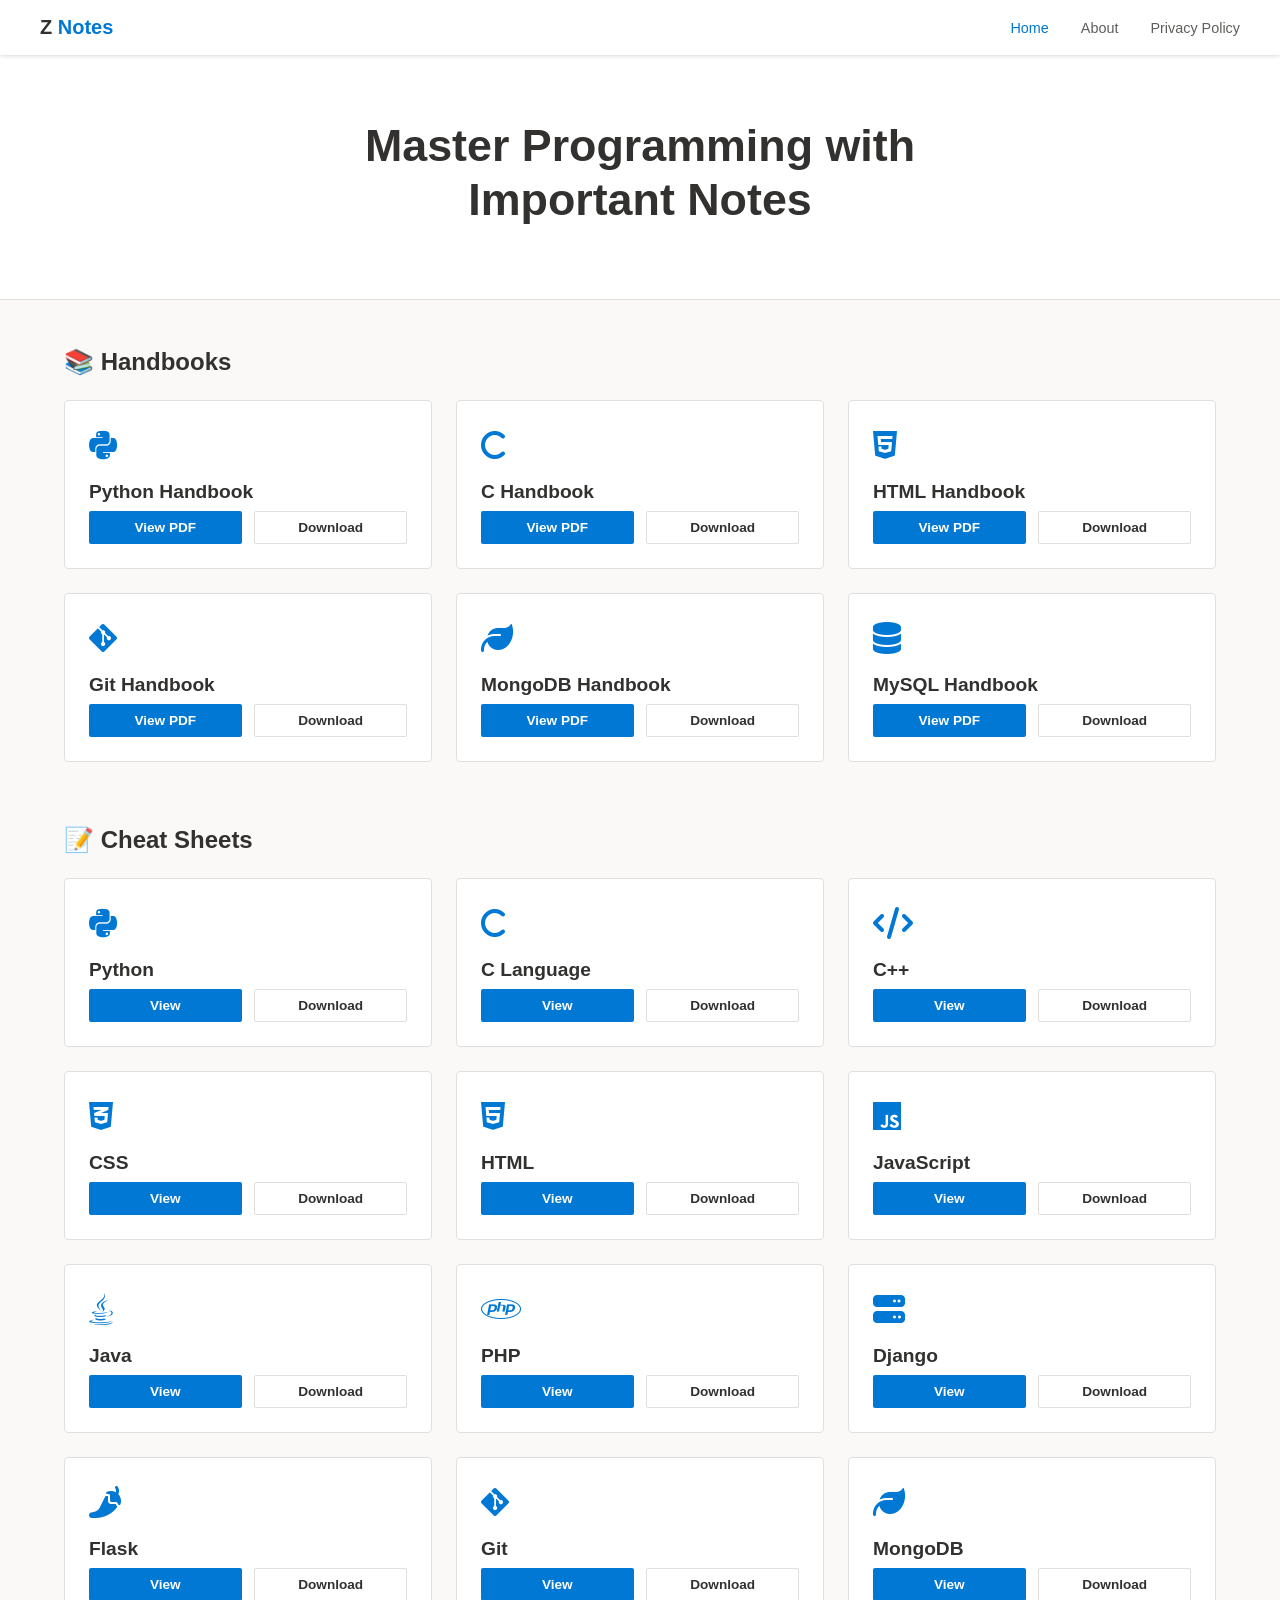
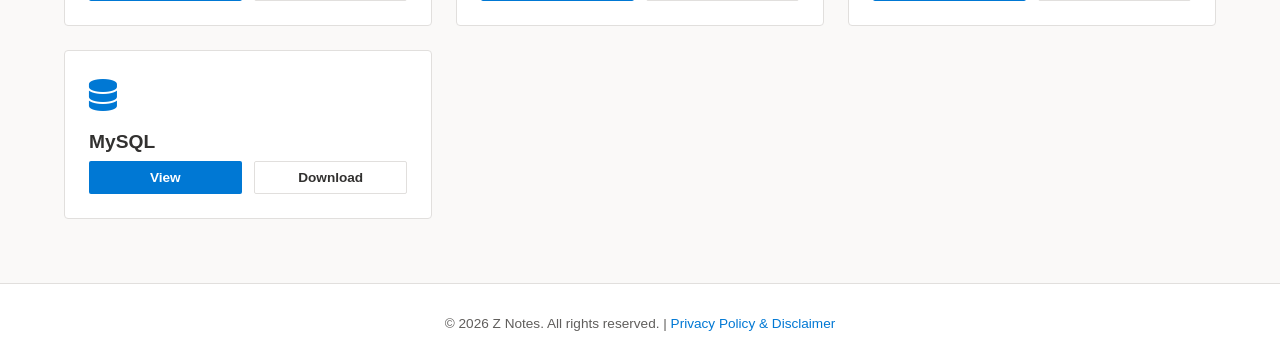
==== index.html @ 2657cd71 "Redesign website to classic Microsoft Fluent aesthetic" ====
<!DOCTYPE html>
<html lang="en">
<head>
    <meta charset="UTF-8">
    <meta name="viewport" content="width=device-width, initial-scale=1.0">
    <title>Premium PDF Showcase - Z Notes</title>
    <meta name="description" content="Download and view premium programming notes and PDFs.">
    <link rel="preconnect" href="https://fonts.googleapis.com">
    <link rel="preconnect" href="https://fonts.gstatic.com" crossorigin>
    <link href="https://fonts.googleapis.com/css2?family=Outfit:wght@300;400;600;800&display=swap" rel="stylesheet">
    <link rel="stylesheet" href="https://cdnjs.cloudflare.com/ajax/libs/font-awesome/6.4.0/css/all.min.css">
    <link rel="stylesheet" href="style.css">
</head>
<body>

    <nav class="navbar">
        <div class="nav-container">
            <a href="index.html" class="logo">Z <span>Notes</span></a>
            <div class="nav-links">
                <a href="index.html" class="active">Home</a>
                <a href="about.html">About</a>
                <a href="privacy.html">Privacy Policy</a>
            </div>
            <div class="hamburger">
                <span></span>
                <span></span>
                <span></span>
            </div>
        </div>
    </nav>

    <header class="hero">
        <div class="hero-content">
            <h1>Master Programming with <br><span>Important Notes</span></h1>
        </div>
    </header>

    <main class="container">
        <!-- HANDBOOKS SECTION -->
        <h2 class="section-title">📚 Handbooks</h2>
        <section class="pdf-grid">
            
            <div class="glass-card">
                <div class="card-icon"><i class="fa-brands fa-python fa-2x"></i></div>
                <h2>Python Handbook</h2>
                <div class="card-actions">
                    <a href="The Ultimate Python Handbook..pdf" target="_blank" class="btn btn-primary">View PDF</a>
                    <a href="The Ultimate Python Handbook..pdf" download class="btn btn-secondary">Download</a>
                </div>
            </div>

            <div class="glass-card">
                <div class="card-icon"><i class="fa-solid fa-c fa-2x"></i></div>
                <h2>C Handbook</h2>
                <div class="card-actions">
                    <a href="The Ultimate C Handbook..pdf" target="_blank" class="btn btn-primary">View PDF</a>
                    <a href="The Ultimate C Handbook..pdf" download class="btn btn-secondary">Download</a>
                </div>
            </div>

            <div class="glass-card">
                <div class="card-icon"><i class="fa-brands fa-html5 fa-2x"></i></div>
                <h2>HTML Handbook</h2>
                <div class="card-actions">
                    <a href=" HTML handbook..pdf" target="_blank" class="btn btn-primary">View PDF</a>
                    <a href=" HTML handbook..pdf" download class="btn btn-secondary">Download</a>
                </div>
            </div>

            <div class="glass-card">
                <div class="card-icon"><i class="fa-brands fa-git-alt fa-2x"></i></div>
                <h2>Git Handbook</h2>
                <div class="card-actions">
                    <a href="Git_Handbook..pdf" target="_blank" class="btn btn-primary">View PDF</a>
                    <a href="Git_Handbook..pdf" download class="btn btn-secondary">Download</a>
                </div>
            </div>

            <div class="glass-card">
                <div class="card-icon"><i class="fa-solid fa-leaf fa-2x"></i></div>
                <h2>MongoDB Handbook</h2>
                <div class="card-actions">
                    <a href="MongoDB Handbook..pdf" target="_blank" class="btn btn-primary">View PDF</a>
                    <a href="MongoDB Handbook..pdf" download class="btn btn-secondary">Download</a>
                </div>
            </div>

            <div class="glass-card">
                <div class="card-icon"><i class="fa-solid fa-database fa-2x"></i></div>
                <h2>MySQL Handbook</h2>
                <div class="card-actions">
                    <a href="MySQL Handbook..pdf" target="_blank" class="btn btn-primary">View PDF</a>
                    <a href="MySQL Handbook..pdf" download class="btn btn-secondary">Download</a>
                </div>
            </div>

        </section>

        <!-- CHEAT SHEETS SECTION -->
        <h2 class="section-title" style="margin-top: 4rem;">📝 Cheat Sheets</h2>
        <section class="pdf-grid">

            <div class="glass-card">
                <div class="card-icon"><i class="fa-brands fa-python fa-2x"></i></div>
                <h2>Python</h2>
                <div class="card-actions">
                    <a href=" Python Cheatsheet.pdf" target="_blank" class="btn btn-primary">View</a>
                    <a href=" Python Cheatsheet.pdf" download class="btn btn-secondary">Download</a>
                </div>
            </div>

            <div class="glass-card">
                <div class="card-icon"><i class="fa-solid fa-c fa-2x"></i></div>
                <h2>C Language</h2>
                <div class="card-actions">
                    <a href=" C Language CheatSheet.pdf" target="_blank" class="btn btn-primary">View</a>
                    <a href=" C Language CheatSheet.pdf" download class="btn btn-secondary">Download</a>
                </div>
            </div>

            <div class="glass-card">
                <div class="card-icon"><i class="fa-solid fa-code fa-2x"></i></div>
                <h2>C++</h2>
                <div class="card-actions">
                    <a href=" C++ Cheatsheet.pdf" target="_blank" class="btn btn-primary">View</a>
                    <a href=" C++ Cheatsheet.pdf" download class="btn btn-secondary">Download</a>
                </div>
            </div>

            <div class="glass-card">
                <div class="card-icon"><i class="fa-brands fa-css3-alt fa-2x"></i></div>
                <h2>CSS</h2>
                <div class="card-actions">
                    <a href=" CSS Cheatsheet.pdf" target="_blank" class="btn btn-primary">View</a>
                    <a href=" CSS Cheatsheet.pdf" download class="btn btn-secondary">Download</a>
                </div>
            </div>

            <div class="glass-card">
                <div class="card-icon"><i class="fa-brands fa-html5 fa-2x"></i></div>
                <h2>HTML</h2>
                <div class="card-actions">
                    <a href=" HTML Cheatsheet.pdf" target="_blank" class="btn btn-primary">View</a>
                    <a href=" HTML Cheatsheet.pdf" download class="btn btn-secondary">Download</a>
                </div>
            </div>

            <div class="glass-card">
                <div class="card-icon"><i class="fa-brands fa-js fa-2x"></i></div>
                <h2>JavaScript</h2>
                <div class="card-actions">
                    <a href=" JavaScript Cheatsheet.pdf" target="_blank" class="btn btn-primary">View</a>
                    <a href=" JavaScript Cheatsheet.pdf" download class="btn btn-secondary">Download</a>
                </div>
            </div>

            <div class="glass-card">
                <div class="card-icon"><i class="fa-brands fa-java fa-2x"></i></div>
                <h2>Java</h2>
                <div class="card-actions">
                    <a href=" Java Cheatsheet.pdf" target="_blank" class="btn btn-primary">View</a>
                    <a href=" Java Cheatsheet.pdf" download class="btn btn-secondary">Download</a>
                </div>
            </div>

            <div class="glass-card">
                <div class="card-icon"><i class="fa-brands fa-php fa-2x"></i></div>
                <h2>PHP</h2>
                <div class="card-actions">
                    <a href=" Php Cheatsheet.pdf" target="_blank" class="btn btn-primary">View</a>
                    <a href=" Php Cheatsheet.pdf" download class="btn btn-secondary">Download</a>
                </div>
            </div>

            <div class="glass-card">
                <div class="card-icon"><i class="fa-solid fa-server fa-2x"></i></div>
                <h2>Django</h2>
                <div class="card-actions">
                    <a href=" Django Cheatsheet.pdf" target="_blank" class="btn btn-primary">View</a>
                    <a href=" Django Cheatsheet.pdf" download class="btn btn-secondary">Download</a>
                </div>
            </div>

            <div class="glass-card">
                <div class="card-icon"><i class="fa-solid fa-pepper-hot fa-2x"></i></div>
                <h2>Flask</h2>
                <div class="card-actions">
                    <a href=" Flask Cheatsheet.pdf" target="_blank" class="btn btn-primary">View</a>
                    <a href=" Flask Cheatsheet.pdf" download class="btn btn-secondary">Download</a>
                </div>
            </div>

            <div class="glass-card">
                <div class="card-icon"><i class="fa-brands fa-git-alt fa-2x"></i></div>
                <h2>Git</h2>
                <div class="card-actions">
                    <a href=" Git_Cheatsheet.pdf" target="_blank" class="btn btn-primary">View</a>
                    <a href=" Git_Cheatsheet.pdf" download class="btn btn-secondary">Download</a>
                </div>
            </div>

            <div class="glass-card">
                <div class="card-icon"><i class="fa-solid fa-leaf fa-2x"></i></div>
                <h2>MongoDB</h2>
                <div class="card-actions">
                    <a href=" MongoDb Cheatsheet.pdf" target="_blank" class="btn btn-primary">View</a>
                    <a href=" MongoDb Cheatsheet.pdf" download class="btn btn-secondary">Download</a>
                </div>
            </div>

            <div class="glass-card">
                <div class="card-icon"><i class="fa-solid fa-database fa-2x"></i></div>
                <h2>MySQL</h2>
                <div class="card-actions">
                    <a href=" MySQL Cheatsheet.pdf" target="_blank" class="btn btn-primary">View</a>
                    <a href=" MySQL Cheatsheet.pdf" download class="btn btn-secondary">Download</a>
                </div>
            </div>

        </section>
    </main>

    <footer>
        <p>&copy; 2026 Z Notes. All rights reserved. | <a href="privacy.html">Privacy Policy & Disclaimer</a></p>
    </footer>

    <script src="script.js"></script>
</body>
</html>
---- style.css ----
:root {
    --bg-color: #faf9f8; /* Microsoft Fluent light gray */
    --card-bg: #ffffff;
    --card-border: #e1dfdd;
    --text-primary: #323130;
    --text-secondary: #605e5c;
    --accent-1: #0078d4; /* Microsoft Blue */
    --accent-2: #005a9e; /* Darker Blue for hover */
}

* {
    margin: 0;
    padding: 0;
    box-sizing: border-box;
    font-family: 'Segoe UI', -apple-system, BlinkMacSystemFont, Roboto, Arial, sans-serif;
}

body {
    background-color: var(--bg-color);
    color: var(--text-primary);
    min-height: 100vh;
    overflow-x: hidden;
    position: relative;
    display: flex;
    flex-direction: column;
}

/* Navbar */
.navbar {
    padding: 1rem 2rem;
    background: #ffffff;
    box-shadow: 0 1.6px 3.6px 0 rgba(0,0,0,0.132), 0 0.3px 0.9px 0 rgba(0,0,0,0.108);
    position: sticky;
    top: 0;
    z-index: 100;
}

.nav-container {
    max-width: 1200px;
    margin: 0 auto;
    display: flex;
    justify-content: space-between;
    align-items: center;
}

.logo {
    font-size: 1.25rem;
    font-weight: 600;
    color: var(--text-primary);
    text-decoration: none;
}

.logo span {
    color: var(--accent-1);
}

.nav-links {
    display: flex;
    gap: 2rem;
}

.nav-links a {
    color: var(--text-secondary);
    text-decoration: none;
    font-weight: 400;
    font-size: 0.9rem;
}

.nav-links a:hover, .nav-links a.active {
    color: var(--accent-1);
}

/* Hamburger Menu */
.hamburger {
    display: none;
    cursor: pointer;
    flex-direction: column;
    gap: 5px;
}

.hamburger span {
    width: 25px;
    height: 2px;
    background-color: var(--text-primary);
}

/* Hero Section */
.hero {
    text-align: center;
    padding: 4rem 1.5rem;
    background-color: #ffffff;
    border-bottom: 1px solid var(--card-border);
    margin-bottom: 3rem;
}

.hero h1 {
    font-size: 2.8rem;
    line-height: 1.2;
    margin-bottom: 0.5rem;
    font-weight: 600;
    color: var(--text-primary);
}

.hero p {
    color: var(--text-secondary);
    font-size: 1.1rem;
    max-width: 600px;
    margin: 0 auto;
}

/* Main Container & Grid */
.container {
    max-width: 1200px;
    margin: 0 auto;
    padding: 0 1.5rem 4rem 1.5rem;
    flex: 1;
    width: 100%;
}

.section-title {
    font-size: 1.5rem;
    margin-bottom: 1.5rem;
    color: var(--text-primary);
    font-weight: 600;
}

.pdf-grid {
    display: grid;
    grid-template-columns: repeat(auto-fit, minmax(320px, 1fr));
    gap: 1.5rem;
}

/* Classic Solid Card */
.glass-card {
    background: var(--card-bg);
    border: 1px solid var(--card-border);
    border-radius: 4px;
    padding: 1.5rem;
    transition: box-shadow 0.2s ease, transform 0.2s ease;
}

.glass-card:hover {
    box-shadow: 0 3.2px 7.2px 0 rgba(0,0,0,0.132), 0 0.6px 1.8px 0 rgba(0,0,0,0.108);
    transform: translateY(-2px);
}

.full-width {
    max-width: 800px;
    margin: 0 auto;
}

.text-center {
    text-align: center;
}

.card-icon {
    width: 40px;
    height: 40px;
    color: var(--accent-1);
    display: flex;
    align-items: center;
    justify-content: flex-start;
    margin-bottom: 1rem;
}

.glass-card h2 {
    font-size: 1.2rem;
    margin-bottom: 0.5rem;
    font-weight: 600;
    color: var(--text-primary);
}

.glass-card p {
    color: var(--text-secondary);
    line-height: 1.5;
    margin-bottom: 1.5rem;
    font-size: 0.95rem;
}

/* Buttons */
.card-actions {
    display: flex;
    gap: 0.8rem;
    flex-wrap: wrap;
}

.btn {
    padding: 0.5rem 1rem;
    border-radius: 2px;
    text-decoration: none;
    font-weight: 600;
    font-size: 0.85rem;
    transition: all 0.2s ease;
    border: 1px solid transparent;
    cursor: pointer;
    text-align: center;
    flex: 1;
}

.btn-primary {
    background-color: var(--accent-1);
    color: white;
}

.btn-primary:hover {
    background-color: var(--accent-2);
}

.btn-secondary {
    background-color: transparent;
    color: var(--text-primary);
    border: 1px solid var(--card-border);
}

.btn-secondary:hover {
    background-color: #f3f2f1;
}

/* Footer */
footer {
    text-align: center;
    padding: 2rem;
    background-color: #ffffff;
    border-top: 1px solid var(--card-border);
    margin-top: auto;
}

footer p {
    color: var(--text-secondary);
    font-size: 0.85rem;
}

footer a {
    color: var(--accent-1);
    text-decoration: none;
}

footer a:hover {
    text-decoration: underline;
}

/* Responsive - Mobile Optimization */
@media (max-width: 768px) {
    .hamburger {
        display: flex;
    }

    .nav-links {
        display: none;
        position: absolute;
        top: 100%;
        left: 0;
        width: 100%;
        background: #ffffff;
        flex-direction: column;
        padding: 1rem 2rem;
        gap: 1rem;
        box-shadow: 0 4px 6px rgba(0,0,0,0.1);
        border-bottom: 1px solid var(--card-border);
    }

    .nav-links.active {
        display: flex;
    }

    .hero {
        padding: 2rem 1rem;
        margin-bottom: 2rem;
    }

    .hero h1 {
        font-size: 1.8rem;
    }

    .pdf-grid {
        grid-template-columns: 1fr;
        gap: 1rem;
    }

    .glass-card {
        padding: 1.25rem;
    }

    .card-actions {
        flex-direction: column;
        gap: 0.5rem;
    }

    .btn {
        width: 100%;
    }
}
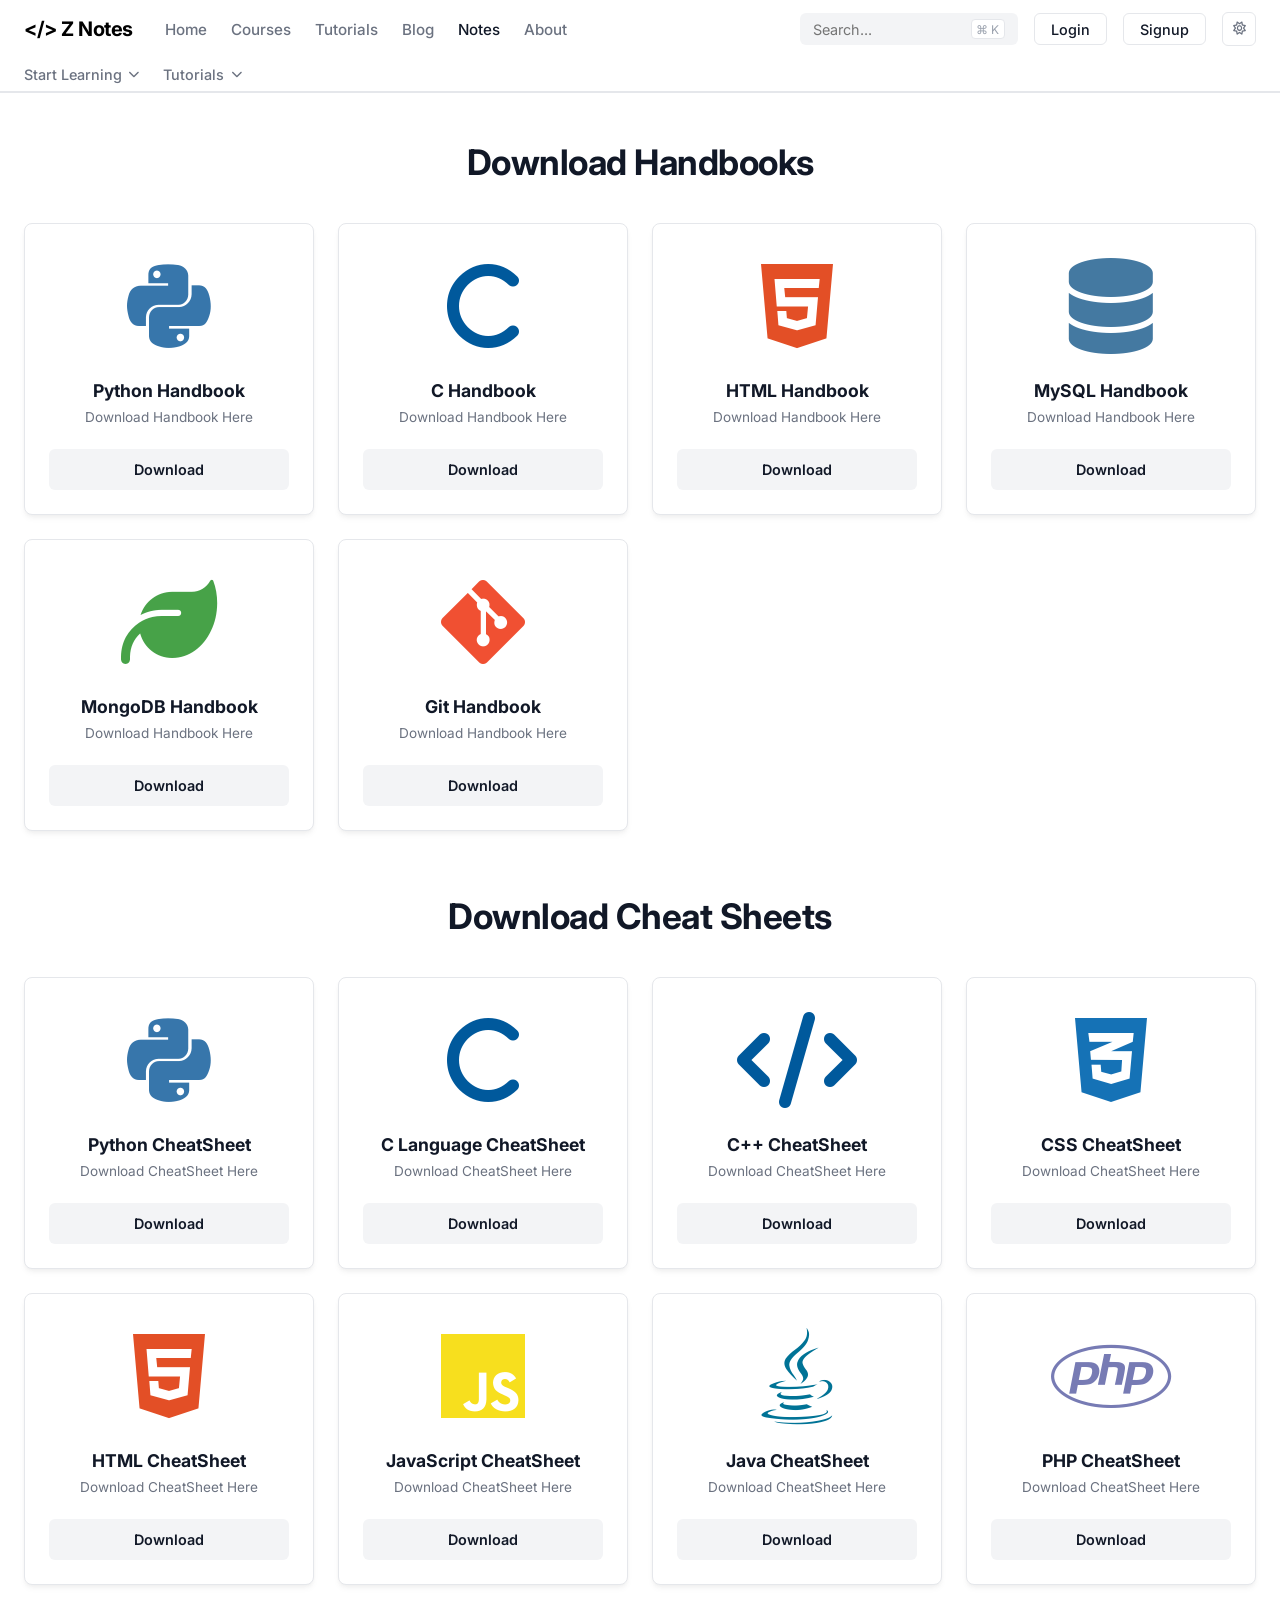
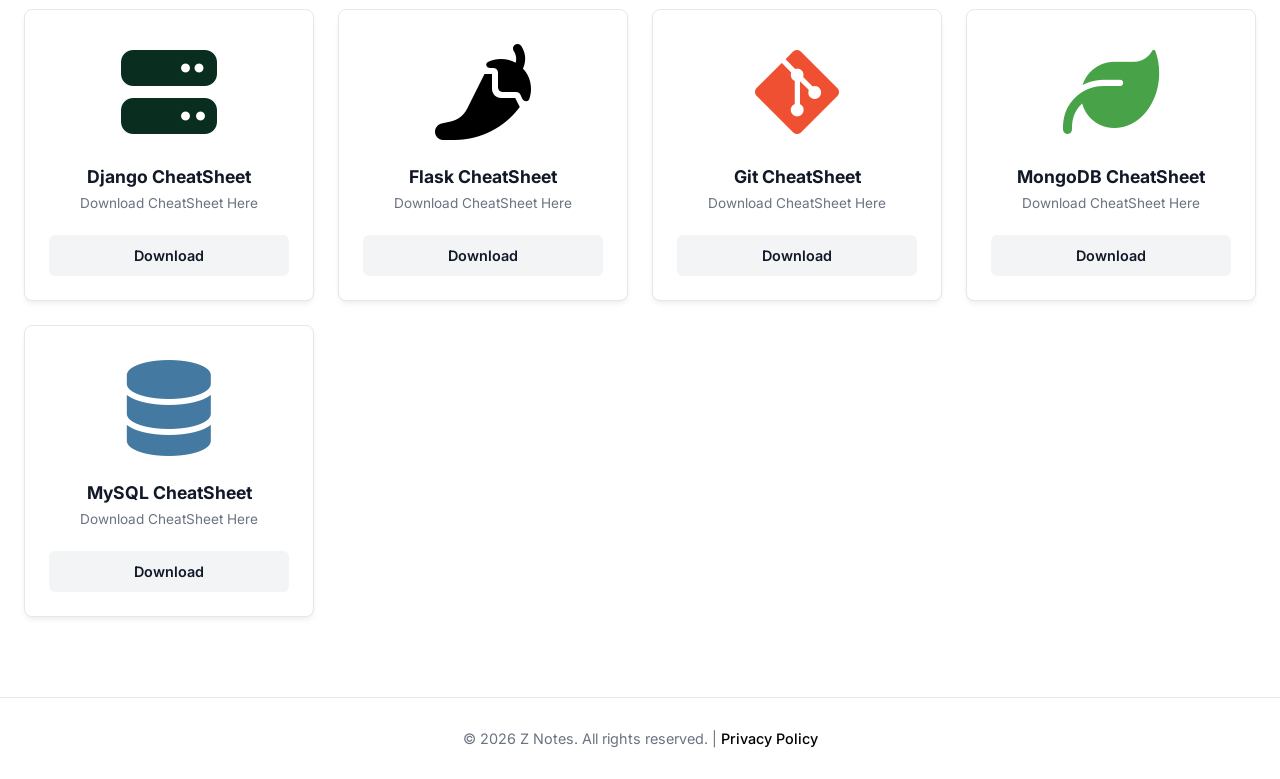
==== commit 2ada2a1e: "Redesign UI to exactly match CodeWithHarry layout" ====
--- a/index.html
+++ b/index.html
@@ -3,23 +3,37 @@
 <head>
     <meta charset="UTF-8">
     <meta name="viewport" content="width=device-width, initial-scale=1.0">
-    <title>Premium PDF Showcase - Z Notes</title>
-    <meta name="description" content="Download and view premium programming notes and PDFs.">
-    <link rel="preconnect" href="https://fonts.googleapis.com">
-    <link rel="preconnect" href="https://fonts.gstatic.com" crossorigin>
-    <link href="https://fonts.googleapis.com/css2?family=Outfit:wght@300;400;600;800&display=swap" rel="stylesheet">
+    <title>Z Notes - Handbooks & Cheat Sheets</title>
+    <meta name="description" content="Download and view programming notes and PDFs.">
+    <!-- Using Inter font to match the clean look -->
+    <link href="https://fonts.googleapis.com/css2?family=Inter:wght@400;500;600;700&display=swap" rel="stylesheet">
     <link rel="stylesheet" href="https://cdnjs.cloudflare.com/ajax/libs/font-awesome/6.4.0/css/all.min.css">
     <link rel="stylesheet" href="style.css">
 </head>
 <body>
 
+    <!-- Navbar matching the screenshot -->
     <nav class="navbar">
         <div class="nav-container">
-            <a href="index.html" class="logo">Z <span>Notes</span></a>
-            <div class="nav-links">
-                <a href="index.html" class="active">Home</a>
-                <a href="about.html">About</a>
-                <a href="privacy.html">Privacy Policy</a>
+            <div class="nav-left">
+                <a href="index.html" class="logo">&lt;/&gt; <span>Z Notes</span></a>
+                <div class="nav-links">
+                    <a href="index.html">Home</a>
+                    <a href="#">Courses</a>
+                    <a href="#">Tutorials</a>
+                    <a href="#">Blog</a>
+                    <a href="index.html" class="active">Notes</a>
+                    <a href="about.html">About</a>
+                </div>
+            </div>
+            <div class="nav-right">
+                <div class="search-bar">
+                    <input type="text" placeholder="Search...">
+                    <span class="shortcut">⌘ K</span>
+                </div>
+                <a href="#" class="btn-outline">Login</a>
+                <a href="#" class="btn-outline">Signup</a>
+                <button class="theme-toggle"><i class="fa-regular fa-sun"></i></button>
             </div>
             <div class="hamburger">
                 <span></span>
@@ -27,201 +41,202 @@
                 <span></span>
             </div>
         </div>
+        <!-- Secondary nav -->
+        <div class="sub-nav">
+            <div class="nav-container">
+                <a href="#">Start Learning <i class="fa-solid fa-chevron-down"></i></a>
+                <a href="#">Tutorials <i class="fa-solid fa-chevron-down"></i></a>
+            </div>
+        </div>
     </nav>
-
-    <header class="hero">
-        <div class="hero-content">
-            <h1>Master Programming with <br><span>Important Notes</span></h1>
-        </div>
-    </header>
 
     <main class="container">
         <!-- HANDBOOKS SECTION -->
-        <h2 class="section-title">📚 Handbooks</h2>
+        <h2 class="section-title">Download Handbooks</h2>
         <section class="pdf-grid">
             
-            <div class="glass-card">
-                <div class="card-icon"><i class="fa-brands fa-python fa-2x"></i></div>
-                <h2>Python Handbook</h2>
-                <div class="card-actions">
-                    <a href="The Ultimate Python Handbook..pdf" target="_blank" class="btn btn-primary">View PDF</a>
-                    <a href="The Ultimate Python Handbook..pdf" download class="btn btn-secondary">Download</a>
-                </div>
-            </div>
-
-            <div class="glass-card">
-                <div class="card-icon"><i class="fa-solid fa-c fa-2x"></i></div>
-                <h2>C Handbook</h2>
-                <div class="card-actions">
-                    <a href="The Ultimate C Handbook..pdf" target="_blank" class="btn btn-primary">View PDF</a>
-                    <a href="The Ultimate C Handbook..pdf" download class="btn btn-secondary">Download</a>
-                </div>
-            </div>
-
-            <div class="glass-card">
-                <div class="card-icon"><i class="fa-brands fa-html5 fa-2x"></i></div>
-                <h2>HTML Handbook</h2>
-                <div class="card-actions">
-                    <a href=" HTML handbook..pdf" target="_blank" class="btn btn-primary">View PDF</a>
-                    <a href=" HTML handbook..pdf" download class="btn btn-secondary">Download</a>
-                </div>
-            </div>
-
-            <div class="glass-card">
-                <div class="card-icon"><i class="fa-brands fa-git-alt fa-2x"></i></div>
-                <h2>Git Handbook</h2>
-                <div class="card-actions">
-                    <a href="Git_Handbook..pdf" target="_blank" class="btn btn-primary">View PDF</a>
-                    <a href="Git_Handbook..pdf" download class="btn btn-secondary">Download</a>
-                </div>
-            </div>
-
-            <div class="glass-card">
-                <div class="card-icon"><i class="fa-solid fa-leaf fa-2x"></i></div>
-                <h2>MongoDB Handbook</h2>
-                <div class="card-actions">
-                    <a href="MongoDB Handbook..pdf" target="_blank" class="btn btn-primary">View PDF</a>
-                    <a href="MongoDB Handbook..pdf" download class="btn btn-secondary">Download</a>
-                </div>
-            </div>
-
-            <div class="glass-card">
-                <div class="card-icon"><i class="fa-solid fa-database fa-2x"></i></div>
-                <h2>MySQL Handbook</h2>
-                <div class="card-actions">
-                    <a href="MySQL Handbook..pdf" target="_blank" class="btn btn-primary">View PDF</a>
-                    <a href="MySQL Handbook..pdf" download class="btn btn-secondary">Download</a>
-                </div>
+            <div class="card">
+                <div class="card-icon" style="color: #3776ab;">
+                    <i class="fa-brands fa-python"></i>
+                </div>
+                <h3>Python Handbook</h3>
+                <p>Download Handbook Here</p>
+                <a href="The Ultimate Python Handbook..pdf" download class="btn-download">Download</a>
+            </div>
+
+            <div class="card">
+                <div class="card-icon" style="color: #00599C;">
+                    <i class="fa-solid fa-c"></i>
+                </div>
+                <h3>C Handbook</h3>
+                <p>Download Handbook Here</p>
+                <a href="The Ultimate C Handbook..pdf" download class="btn-download">Download</a>
+            </div>
+
+            <div class="card">
+                <div class="card-icon" style="color: #E34F26;">
+                    <i class="fa-brands fa-html5"></i>
+                </div>
+                <h3>HTML Handbook</h3>
+                <p>Download Handbook Here</p>
+                <a href=" HTML handbook..pdf" download class="btn-download">Download</a>
+            </div>
+
+            <div class="card">
+                <div class="card-icon" style="color: #4479A1;">
+                    <i class="fa-solid fa-database"></i>
+                </div>
+                <h3>MySQL Handbook</h3>
+                <p>Download Handbook Here</p>
+                <a href="MySQL Handbook..pdf" download class="btn-download">Download</a>
+            </div>
+
+            <div class="card">
+                <div class="card-icon" style="color: #47A248;">
+                    <i class="fa-solid fa-leaf"></i>
+                </div>
+                <h3>MongoDB Handbook</h3>
+                <p>Download Handbook Here</p>
+                <a href="MongoDB Handbook..pdf" download class="btn-download">Download</a>
+            </div>
+
+            <div class="card">
+                <div class="card-icon" style="color: #F05032;">
+                    <i class="fa-brands fa-git-alt"></i>
+                </div>
+                <h3>Git Handbook</h3>
+                <p>Download Handbook Here</p>
+                <a href="Git_Handbook..pdf" download class="btn-download">Download</a>
             </div>
 
         </section>
 
         <!-- CHEAT SHEETS SECTION -->
-        <h2 class="section-title" style="margin-top: 4rem;">📝 Cheat Sheets</h2>
+        <h2 class="section-title" style="margin-top: 4rem;">Download Cheat Sheets</h2>
         <section class="pdf-grid">
 
-            <div class="glass-card">
-                <div class="card-icon"><i class="fa-brands fa-python fa-2x"></i></div>
-                <h2>Python</h2>
-                <div class="card-actions">
-                    <a href=" Python Cheatsheet.pdf" target="_blank" class="btn btn-primary">View</a>
-                    <a href=" Python Cheatsheet.pdf" download class="btn btn-secondary">Download</a>
-                </div>
-            </div>
-
-            <div class="glass-card">
-                <div class="card-icon"><i class="fa-solid fa-c fa-2x"></i></div>
-                <h2>C Language</h2>
-                <div class="card-actions">
-                    <a href=" C Language CheatSheet.pdf" target="_blank" class="btn btn-primary">View</a>
-                    <a href=" C Language CheatSheet.pdf" download class="btn btn-secondary">Download</a>
-                </div>
-            </div>
-
-            <div class="glass-card">
-                <div class="card-icon"><i class="fa-solid fa-code fa-2x"></i></div>
-                <h2>C++</h2>
-                <div class="card-actions">
-                    <a href=" C++ Cheatsheet.pdf" target="_blank" class="btn btn-primary">View</a>
-                    <a href=" C++ Cheatsheet.pdf" download class="btn btn-secondary">Download</a>
-                </div>
-            </div>
-
-            <div class="glass-card">
-                <div class="card-icon"><i class="fa-brands fa-css3-alt fa-2x"></i></div>
-                <h2>CSS</h2>
-                <div class="card-actions">
-                    <a href=" CSS Cheatsheet.pdf" target="_blank" class="btn btn-primary">View</a>
-                    <a href=" CSS Cheatsheet.pdf" download class="btn btn-secondary">Download</a>
-                </div>
-            </div>
-
-            <div class="glass-card">
-                <div class="card-icon"><i class="fa-brands fa-html5 fa-2x"></i></div>
-                <h2>HTML</h2>
-                <div class="card-actions">
-                    <a href=" HTML Cheatsheet.pdf" target="_blank" class="btn btn-primary">View</a>
-                    <a href=" HTML Cheatsheet.pdf" download class="btn btn-secondary">Download</a>
-                </div>
-            </div>
-
-            <div class="glass-card">
-                <div class="card-icon"><i class="fa-brands fa-js fa-2x"></i></div>
-                <h2>JavaScript</h2>
-                <div class="card-actions">
-                    <a href=" JavaScript Cheatsheet.pdf" target="_blank" class="btn btn-primary">View</a>
-                    <a href=" JavaScript Cheatsheet.pdf" download class="btn btn-secondary">Download</a>
-                </div>
-            </div>
-
-            <div class="glass-card">
-                <div class="card-icon"><i class="fa-brands fa-java fa-2x"></i></div>
-                <h2>Java</h2>
-                <div class="card-actions">
-                    <a href=" Java Cheatsheet.pdf" target="_blank" class="btn btn-primary">View</a>
-                    <a href=" Java Cheatsheet.pdf" download class="btn btn-secondary">Download</a>
-                </div>
-            </div>
-
-            <div class="glass-card">
-                <div class="card-icon"><i class="fa-brands fa-php fa-2x"></i></div>
-                <h2>PHP</h2>
-                <div class="card-actions">
-                    <a href=" Php Cheatsheet.pdf" target="_blank" class="btn btn-primary">View</a>
-                    <a href=" Php Cheatsheet.pdf" download class="btn btn-secondary">Download</a>
-                </div>
-            </div>
-
-            <div class="glass-card">
-                <div class="card-icon"><i class="fa-solid fa-server fa-2x"></i></div>
-                <h2>Django</h2>
-                <div class="card-actions">
-                    <a href=" Django Cheatsheet.pdf" target="_blank" class="btn btn-primary">View</a>
-                    <a href=" Django Cheatsheet.pdf" download class="btn btn-secondary">Download</a>
-                </div>
-            </div>
-
-            <div class="glass-card">
-                <div class="card-icon"><i class="fa-solid fa-pepper-hot fa-2x"></i></div>
-                <h2>Flask</h2>
-                <div class="card-actions">
-                    <a href=" Flask Cheatsheet.pdf" target="_blank" class="btn btn-primary">View</a>
-                    <a href=" Flask Cheatsheet.pdf" download class="btn btn-secondary">Download</a>
-                </div>
-            </div>
-
-            <div class="glass-card">
-                <div class="card-icon"><i class="fa-brands fa-git-alt fa-2x"></i></div>
-                <h2>Git</h2>
-                <div class="card-actions">
-                    <a href=" Git_Cheatsheet.pdf" target="_blank" class="btn btn-primary">View</a>
-                    <a href=" Git_Cheatsheet.pdf" download class="btn btn-secondary">Download</a>
-                </div>
-            </div>
-
-            <div class="glass-card">
-                <div class="card-icon"><i class="fa-solid fa-leaf fa-2x"></i></div>
-                <h2>MongoDB</h2>
-                <div class="card-actions">
-                    <a href=" MongoDb Cheatsheet.pdf" target="_blank" class="btn btn-primary">View</a>
-                    <a href=" MongoDb Cheatsheet.pdf" download class="btn btn-secondary">Download</a>
-                </div>
-            </div>
-
-            <div class="glass-card">
-                <div class="card-icon"><i class="fa-solid fa-database fa-2x"></i></div>
-                <h2>MySQL</h2>
-                <div class="card-actions">
-                    <a href=" MySQL Cheatsheet.pdf" target="_blank" class="btn btn-primary">View</a>
-                    <a href=" MySQL Cheatsheet.pdf" download class="btn btn-secondary">Download</a>
-                </div>
+            <div class="card">
+                <div class="card-icon" style="color: #3776ab;">
+                    <i class="fa-brands fa-python"></i>
+                </div>
+                <h3>Python CheatSheet</h3>
+                <p>Download CheatSheet Here</p>
+                <a href=" Python Cheatsheet.pdf" download class="btn-download">Download</a>
+            </div>
+
+            <div class="card">
+                <div class="card-icon" style="color: #00599C;">
+                    <i class="fa-solid fa-c"></i>
+                </div>
+                <h3>C Language CheatSheet</h3>
+                <p>Download CheatSheet Here</p>
+                <a href=" C Language CheatSheet.pdf" download class="btn-download">Download</a>
+            </div>
+
+            <div class="card">
+                <div class="card-icon" style="color: #00599C;">
+                    <i class="fa-solid fa-code"></i>
+                </div>
+                <h3>C++ CheatSheet</h3>
+                <p>Download CheatSheet Here</p>
+                <a href=" C++ Cheatsheet.pdf" download class="btn-download">Download</a>
+            </div>
+
+            <div class="card">
+                <div class="card-icon" style="color: #1572B6;">
+                    <i class="fa-brands fa-css3-alt"></i>
+                </div>
+                <h3>CSS CheatSheet</h3>
+                <p>Download CheatSheet Here</p>
+                <a href=" CSS Cheatsheet.pdf" download class="btn-download">Download</a>
+            </div>
+
+            <div class="card">
+                <div class="card-icon" style="color: #E34F26;">
+                    <i class="fa-brands fa-html5"></i>
+                </div>
+                <h3>HTML CheatSheet</h3>
+                <p>Download CheatSheet Here</p>
+                <a href=" HTML Cheatsheet.pdf" download class="btn-download">Download</a>
+            </div>
+
+            <div class="card">
+                <div class="card-icon" style="color: #F7DF1E;">
+                    <i class="fa-brands fa-js"></i>
+                </div>
+                <h3>JavaScript CheatSheet</h3>
+                <p>Download CheatSheet Here</p>
+                <a href=" JavaScript Cheatsheet.pdf" download class="btn-download">Download</a>
+            </div>
+
+            <div class="card">
+                <div class="card-icon" style="color: #007396;">
+                    <i class="fa-brands fa-java"></i>
+                </div>
+                <h3>Java CheatSheet</h3>
+                <p>Download CheatSheet Here</p>
+                <a href=" Java Cheatsheet.pdf" download class="btn-download">Download</a>
+            </div>
+
+            <div class="card">
+                <div class="card-icon" style="color: #777BB4;">
+                    <i class="fa-brands fa-php"></i>
+                </div>
+                <h3>PHP CheatSheet</h3>
+                <p>Download CheatSheet Here</p>
+                <a href=" Php Cheatsheet.pdf" download class="btn-download">Download</a>
+            </div>
+
+            <div class="card">
+                <div class="card-icon" style="color: #092E20;">
+                    <i class="fa-solid fa-server"></i>
+                </div>
+                <h3>Django CheatSheet</h3>
+                <p>Download CheatSheet Here</p>
+                <a href=" Django Cheatsheet.pdf" download class="btn-download">Download</a>
+            </div>
+
+            <div class="card">
+                <div class="card-icon" style="color: #000000;">
+                    <i class="fa-solid fa-pepper-hot"></i>
+                </div>
+                <h3>Flask CheatSheet</h3>
+                <p>Download CheatSheet Here</p>
+                <a href=" Flask Cheatsheet.pdf" download class="btn-download">Download</a>
+            </div>
+
+            <div class="card">
+                <div class="card-icon" style="color: #F05032;">
+                    <i class="fa-brands fa-git-alt"></i>
+                </div>
+                <h3>Git CheatSheet</h3>
+                <p>Download CheatSheet Here</p>
+                <a href=" Git_Cheatsheet.pdf" download class="btn-download">Download</a>
+            </div>
+
+            <div class="card">
+                <div class="card-icon" style="color: #47A248;">
+                    <i class="fa-solid fa-leaf"></i>
+                </div>
+                <h3>MongoDB CheatSheet</h3>
+                <p>Download CheatSheet Here</p>
+                <a href=" MongoDb Cheatsheet.pdf" download class="btn-download">Download</a>
+            </div>
+
+            <div class="card">
+                <div class="card-icon" style="color: #4479A1;">
+                    <i class="fa-solid fa-database"></i>
+                </div>
+                <h3>MySQL CheatSheet</h3>
+                <p>Download CheatSheet Here</p>
+                <a href=" MySQL Cheatsheet.pdf" download class="btn-download">Download</a>
             </div>
 
         </section>
     </main>
 
     <footer>
-        <p>&copy; 2026 Z Notes. All rights reserved. | <a href="privacy.html">Privacy Policy & Disclaimer</a></p>
+        <p>&copy; 2026 Z Notes. All rights reserved. | <a href="privacy.html">Privacy Policy</a></p>
     </footer>
 
     <script src="script.js"></script>
--- a/style.css
+++ b/style.css
@@ -1,292 +1,336 @@
 :root {
-    --bg-color: #faf9f8; /* Microsoft Fluent light gray */
-    --card-bg: #ffffff;
-    --card-border: #e1dfdd;
-    --text-primary: #323130;
-    --text-secondary: #605e5c;
-    --accent-1: #0078d4; /* Microsoft Blue */
-    --accent-2: #005a9e; /* Darker Blue for hover */
+    --bg-color: #ffffff;
+    --text-primary: #111827;
+    --text-secondary: #6b7280;
+    --border-color: #e5e7eb;
+    --primary-color: #000000;
+    --btn-bg: #f3f4f6;
+    --btn-hover: #e5e7eb;
 }
 
 * {
     margin: 0;
     padding: 0;
     box-sizing: border-box;
-    font-family: 'Segoe UI', -apple-system, BlinkMacSystemFont, Roboto, Arial, sans-serif;
+    font-family: 'Inter', -apple-system, BlinkMacSystemFont, "Segoe UI", Roboto, sans-serif;
 }
 
 body {
     background-color: var(--bg-color);
     color: var(--text-primary);
     min-height: 100vh;
-    overflow-x: hidden;
-    position: relative;
     display: flex;
     flex-direction: column;
 }
 
 /* Navbar */
 .navbar {
-    padding: 1rem 2rem;
-    background: #ffffff;
-    box-shadow: 0 1.6px 3.6px 0 rgba(0,0,0,0.132), 0 0.3px 0.9px 0 rgba(0,0,0,0.108);
+    border-bottom: 1px solid var(--border-color);
+    background: #ffffff;
     position: sticky;
     top: 0;
     z-index: 100;
 }
 
 .nav-container {
-    max-width: 1200px;
+    max-width: 1280px;
     margin: 0 auto;
     display: flex;
     justify-content: space-between;
     align-items: center;
+    padding: 0.75rem 1.5rem;
+}
+
+.nav-left {
+    display: flex;
+    align-items: center;
+    gap: 2rem;
 }
 
 .logo {
     font-size: 1.25rem;
-    font-weight: 600;
-    color: var(--text-primary);
-    text-decoration: none;
+    font-weight: 700;
+    color: var(--primary-color);
+    text-decoration: none;
+    letter-spacing: -0.5px;
 }
 
 .logo span {
-    color: var(--accent-1);
+    font-weight: 700;
 }
 
 .nav-links {
     display: flex;
-    gap: 2rem;
+    gap: 1.5rem;
 }
 
 .nav-links a {
     color: var(--text-secondary);
     text-decoration: none;
-    font-weight: 400;
-    font-size: 0.9rem;
+    font-size: 0.95rem;
+    font-weight: 500;
 }
 
 .nav-links a:hover, .nav-links a.active {
-    color: var(--accent-1);
-}
-
-/* Hamburger Menu */
+    color: var(--text-primary);
+}
+
+.nav-right {
+    display: flex;
+    align-items: center;
+    gap: 1rem;
+}
+
+.search-bar {
+    display: flex;
+    align-items: center;
+    background: #f3f4f6;
+    border-radius: 6px;
+    padding: 0.4rem 0.8rem;
+    gap: 0.5rem;
+}
+
+.search-bar input {
+    border: none;
+    background: transparent;
+    outline: none;
+    font-size: 0.9rem;
+    color: var(--text-primary);
+    width: 150px;
+}
+
+.search-bar .shortcut {
+    font-size: 0.75rem;
+    color: #9ca3af;
+    background: #ffffff;
+    padding: 0.1rem 0.3rem;
+    border-radius: 4px;
+    border: 1px solid var(--border-color);
+}
+
+.btn-outline {
+    border: 1px solid var(--border-color);
+    padding: 0.4rem 1rem;
+    border-radius: 6px;
+    text-decoration: none;
+    color: var(--text-primary);
+    font-size: 0.9rem;
+    font-weight: 500;
+    transition: all 0.2s;
+}
+
+.btn-outline:hover {
+    background: var(--btn-bg);
+}
+
+.theme-toggle {
+    background: transparent;
+    border: 1px solid var(--border-color);
+    width: 34px;
+    height: 34px;
+    border-radius: 6px;
+    display: flex;
+    align-items: center;
+    justify-content: center;
+    cursor: pointer;
+    color: var(--text-secondary);
+    transition: all 0.2s;
+}
+
+.theme-toggle:hover {
+    background: var(--btn-bg);
+    color: var(--text-primary);
+}
+
+/* Secondary Nav */
+.sub-nav {
+    border-bottom: 1px solid var(--border-color);
+    background: #ffffff;
+}
+
+.sub-nav .nav-container {
+    padding: 0.5rem 1.5rem;
+    justify-content: flex-start;
+    gap: 1.5rem;
+}
+
+.sub-nav a {
+    color: var(--text-secondary);
+    text-decoration: none;
+    font-size: 0.9rem;
+    font-weight: 500;
+    display: flex;
+    align-items: center;
+    gap: 0.4rem;
+}
+
+.sub-nav a i {
+    font-size: 0.7rem;
+}
+
+.sub-nav a:hover {
+    color: var(--text-primary);
+}
+
+/* Hamburger */
 .hamburger {
     display: none;
+    flex-direction: column;
+    gap: 4px;
     cursor: pointer;
-    flex-direction: column;
-    gap: 5px;
 }
 
 .hamburger span {
-    width: 25px;
+    width: 20px;
     height: 2px;
-    background-color: var(--text-primary);
-}
-
-/* Hero Section */
-.hero {
-    text-align: center;
-    padding: 4rem 1.5rem;
-    background-color: #ffffff;
-    border-bottom: 1px solid var(--card-border);
-    margin-bottom: 3rem;
-}
-
-.hero h1 {
-    font-size: 2.8rem;
-    line-height: 1.2;
-    margin-bottom: 0.5rem;
-    font-weight: 600;
-    color: var(--text-primary);
-}
-
-.hero p {
-    color: var(--text-secondary);
-    font-size: 1.1rem;
-    max-width: 600px;
+    background: var(--text-primary);
+}
+
+/* Main Content */
+.container {
+    max-width: 1280px;
     margin: 0 auto;
-}
-
-/* Main Container & Grid */
-.container {
-    max-width: 1200px;
-    margin: 0 auto;
-    padding: 0 1.5rem 4rem 1.5rem;
+    padding: 3rem 1.5rem 5rem 1.5rem;
     flex: 1;
     width: 100%;
 }
 
 .section-title {
-    font-size: 1.5rem;
-    margin-bottom: 1.5rem;
-    color: var(--text-primary);
-    font-weight: 600;
+    font-size: 2.2rem;
+    text-align: center;
+    color: var(--text-primary);
+    font-weight: 700;
+    margin-bottom: 2.5rem;
+    letter-spacing: -0.5px;
 }
 
 .pdf-grid {
     display: grid;
-    grid-template-columns: repeat(auto-fit, minmax(320px, 1fr));
+    grid-template-columns: repeat(4, 1fr);
     gap: 1.5rem;
 }
 
-/* Classic Solid Card */
-.glass-card {
-    background: var(--card-bg);
-    border: 1px solid var(--card-border);
-    border-radius: 4px;
-    padding: 1.5rem;
-    transition: box-shadow 0.2s ease, transform 0.2s ease;
-}
-
-.glass-card:hover {
-    box-shadow: 0 3.2px 7.2px 0 rgba(0,0,0,0.132), 0 0.6px 1.8px 0 rgba(0,0,0,0.108);
-    transform: translateY(-2px);
-}
-
-.full-width {
-    max-width: 800px;
-    margin: 0 auto;
-}
-
-.text-center {
+/* Card Styling Matching Screenshot */
+.card {
+    background: #ffffff;
+    border: 1px solid var(--border-color);
+    border-radius: 8px;
+    padding: 2rem 1.5rem 1.5rem 1.5rem;
+    display: flex;
+    flex-direction: column;
+    align-items: center;
     text-align: center;
+    transition: box-shadow 0.2s;
+    box-shadow: 0 4px 6px -1px rgba(0, 0, 0, 0.05), 0 2px 4px -1px rgba(0, 0, 0, 0.03);
+}
+
+.card:hover {
+    box-shadow: 0 10px 15px -3px rgba(0, 0, 0, 0.1), 0 4px 6px -2px rgba(0, 0, 0, 0.05);
 }
 
 .card-icon {
-    width: 40px;
-    height: 40px;
-    color: var(--accent-1);
-    display: flex;
-    align-items: center;
-    justify-content: flex-start;
-    margin-bottom: 1rem;
-}
-
-.glass-card h2 {
-    font-size: 1.2rem;
+    width: 100px;
+    height: 100px;
+    display: flex;
+    align-items: center;
+    justify-content: center;
+    margin-bottom: 1.5rem;
+}
+
+.card-icon i {
+    font-size: 6rem;
+}
+
+.card h3 {
+    font-size: 1.1rem;
+    font-weight: 700;
+    color: var(--text-primary);
     margin-bottom: 0.5rem;
+}
+
+.card p {
+    font-size: 0.85rem;
+    color: var(--text-secondary);
+    margin-bottom: 1.5rem;
+}
+
+.btn-download {
+    width: 100%;
+    background: var(--btn-bg);
+    color: var(--text-primary);
+    padding: 0.75rem;
+    border-radius: 6px;
+    text-decoration: none;
     font-weight: 600;
-    color: var(--text-primary);
-}
-
-.glass-card p {
-    color: var(--text-secondary);
-    line-height: 1.5;
-    margin-bottom: 1.5rem;
-    font-size: 0.95rem;
-}
-
-/* Buttons */
-.card-actions {
-    display: flex;
-    gap: 0.8rem;
-    flex-wrap: wrap;
-}
-
-.btn {
-    padding: 0.5rem 1rem;
-    border-radius: 2px;
-    text-decoration: none;
-    font-weight: 600;
-    font-size: 0.85rem;
-    transition: all 0.2s ease;
-    border: 1px solid transparent;
-    cursor: pointer;
-    text-align: center;
-    flex: 1;
-}
-
-.btn-primary {
-    background-color: var(--accent-1);
-    color: white;
-}
-
-.btn-primary:hover {
-    background-color: var(--accent-2);
-}
-
-.btn-secondary {
-    background-color: transparent;
-    color: var(--text-primary);
-    border: 1px solid var(--card-border);
-}
-
-.btn-secondary:hover {
-    background-color: #f3f2f1;
+    font-size: 0.9rem;
+    transition: background 0.2s;
+}
+
+.btn-download:hover {
+    background: var(--btn-hover);
 }
 
 /* Footer */
 footer {
     text-align: center;
     padding: 2rem;
-    background-color: #ffffff;
-    border-top: 1px solid var(--card-border);
-    margin-top: auto;
+    background: #ffffff;
+    border-top: 1px solid var(--border-color);
 }
 
 footer p {
     color: var(--text-secondary);
-    font-size: 0.85rem;
+    font-size: 0.9rem;
 }
 
 footer a {
-    color: var(--accent-1);
-    text-decoration: none;
-}
-
-footer a:hover {
-    text-decoration: underline;
-}
-
-/* Responsive - Mobile Optimization */
+    color: var(--primary-color);
+    text-decoration: none;
+    font-weight: 500;
+}
+
+/* Responsive */
+@media (max-width: 1024px) {
+    .pdf-grid {
+        grid-template-columns: repeat(3, 1fr);
+    }
+}
+
 @media (max-width: 768px) {
     .hamburger {
         display: flex;
     }
-
-    .nav-links {
+    
+    .nav-links, .nav-right, .sub-nav {
         display: none;
-        position: absolute;
-        top: 100%;
-        left: 0;
-        width: 100%;
-        background: #ffffff;
-        flex-direction: column;
-        padding: 1rem 2rem;
+    }
+
+    .pdf-grid {
+        grid-template-columns: repeat(2, 1fr);
         gap: 1rem;
-        box-shadow: 0 4px 6px rgba(0,0,0,0.1);
-        border-bottom: 1px solid var(--card-border);
-    }
-
-    .nav-links.active {
-        display: flex;
-    }
-
-    .hero {
-        padding: 2rem 1rem;
-        margin-bottom: 2rem;
-    }
-
-    .hero h1 {
+    }
+    
+    .card {
+        padding: 1.5rem 1rem 1rem 1rem;
+    }
+
+    .card-icon {
+        width: 70px;
+        height: 70px;
+        margin-bottom: 1rem;
+    }
+    
+    .card-icon i {
+        font-size: 4rem;
+    }
+
+    .section-title {
         font-size: 1.8rem;
     }
-
+}
+
+@media (max-width: 480px) {
     .pdf-grid {
         grid-template-columns: 1fr;
-        gap: 1rem;
-    }
-
-    .glass-card {
-        padding: 1.25rem;
-    }
-
-    .card-actions {
-        flex-direction: column;
-        gap: 0.5rem;
-    }
-
-    .btn {
-        width: 100%;
-    }
-}
+    }
+}
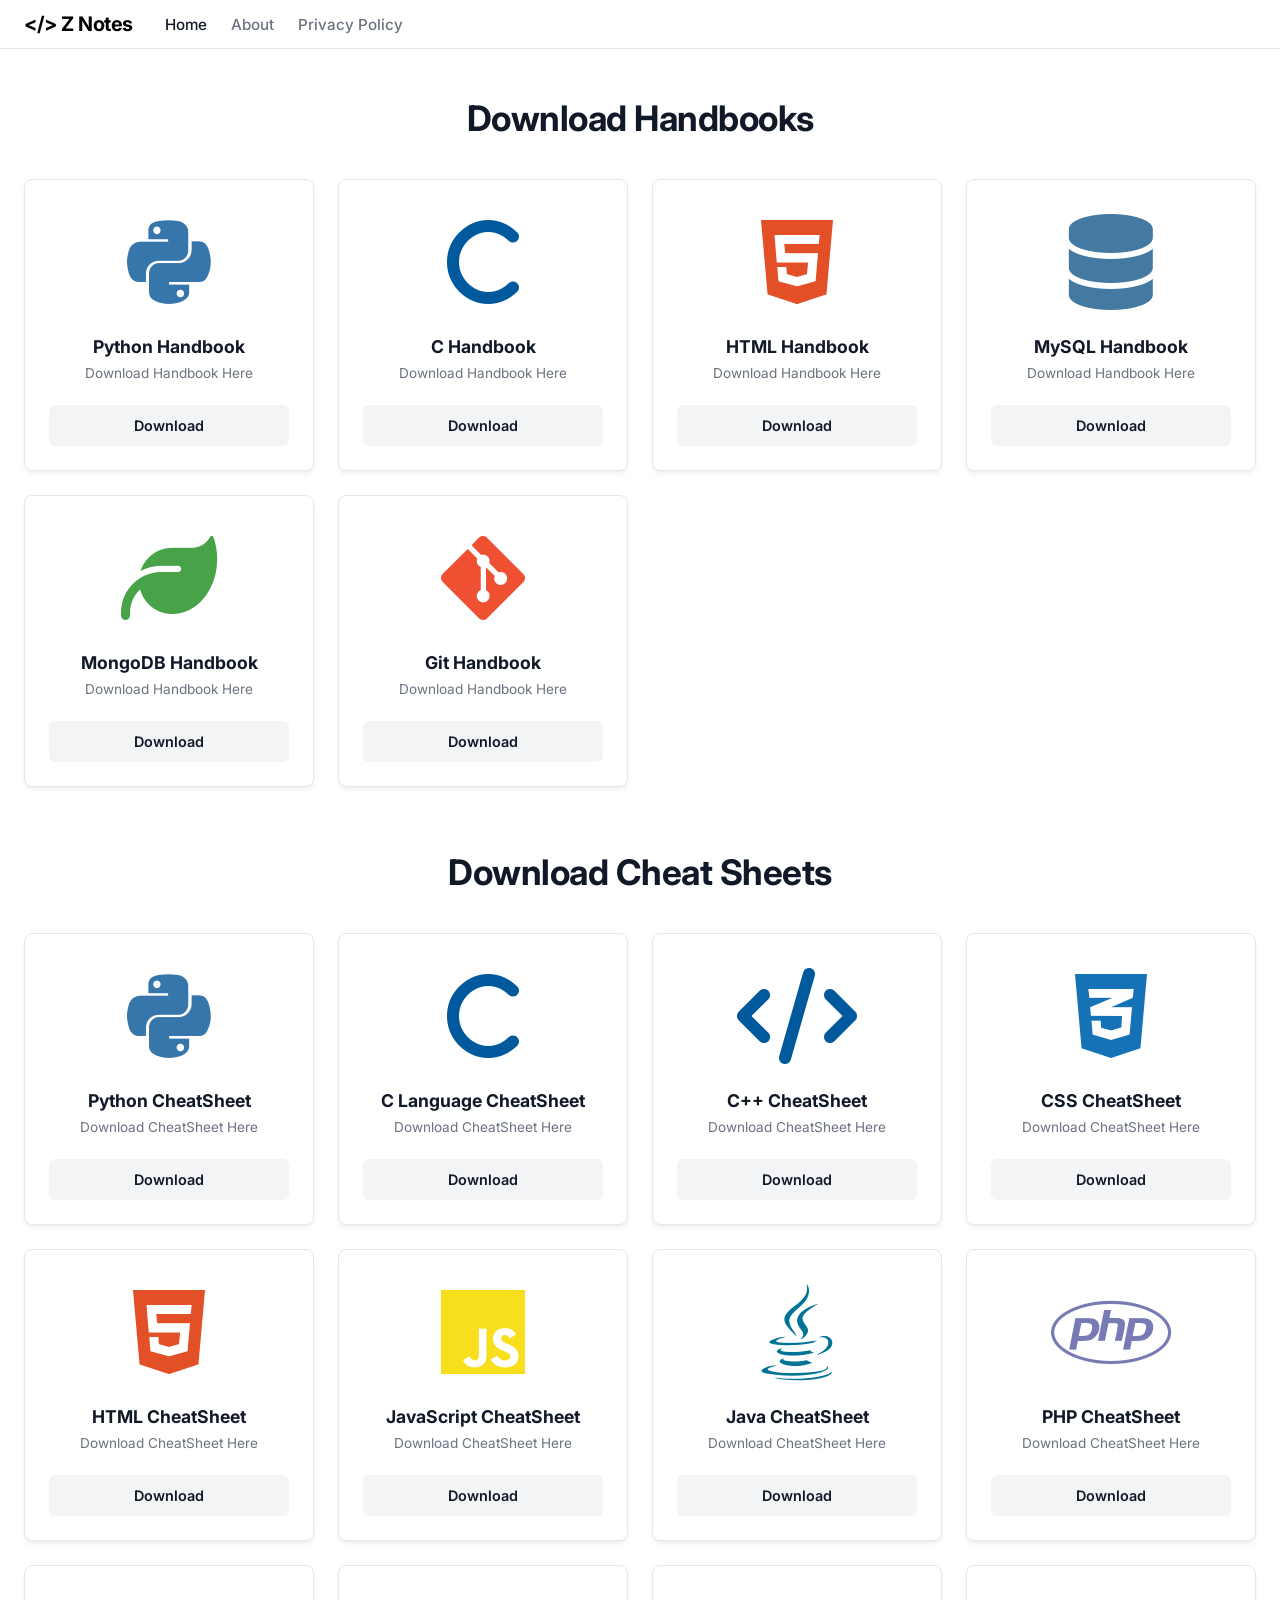
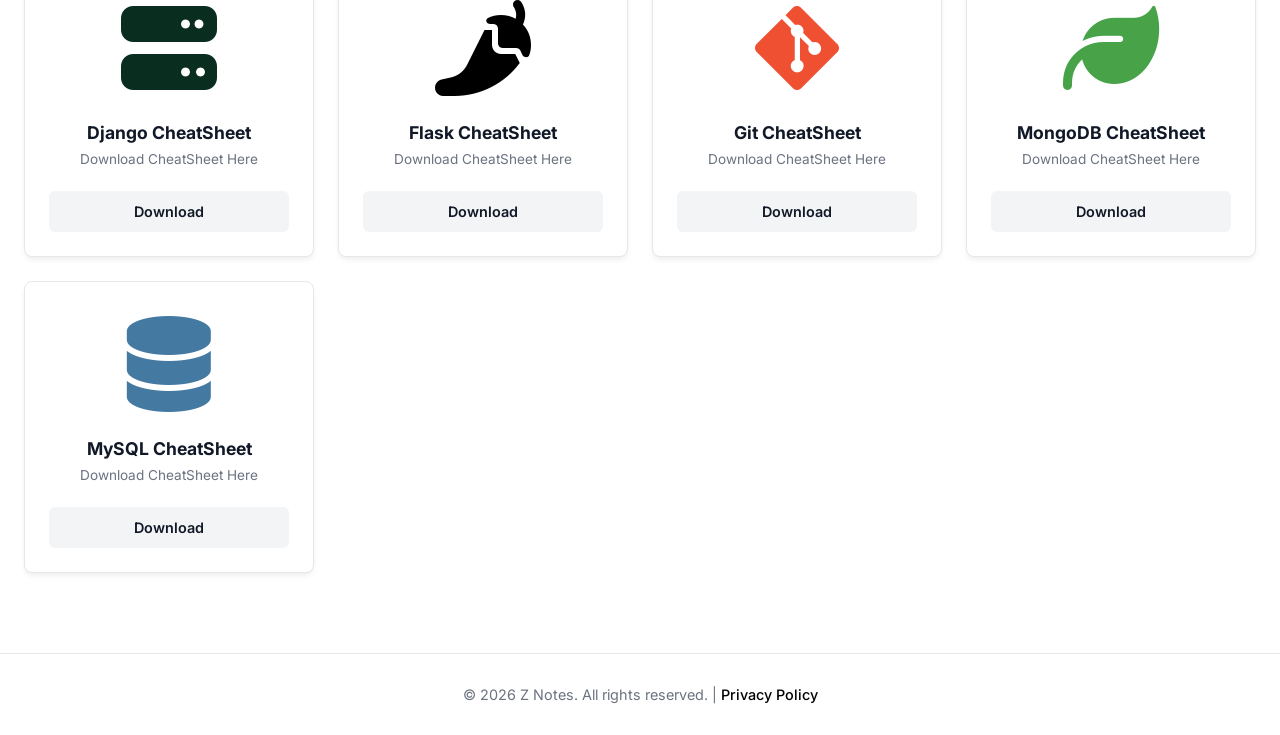
==== commit ac2ded85: "Remove extra navbar items, keep original Z Notes links" ====
--- a/index.html
+++ b/index.html
@@ -18,34 +18,15 @@
             <div class="nav-left">
                 <a href="index.html" class="logo">&lt;/&gt; <span>Z Notes</span></a>
                 <div class="nav-links">
-                    <a href="index.html">Home</a>
-                    <a href="#">Courses</a>
-                    <a href="#">Tutorials</a>
-                    <a href="#">Blog</a>
-                    <a href="index.html" class="active">Notes</a>
+                    <a href="index.html" class="active">Home</a>
                     <a href="about.html">About</a>
-                </div>
-            </div>
-            <div class="nav-right">
-                <div class="search-bar">
-                    <input type="text" placeholder="Search...">
-                    <span class="shortcut">⌘ K</span>
-                </div>
-                <a href="#" class="btn-outline">Login</a>
-                <a href="#" class="btn-outline">Signup</a>
-                <button class="theme-toggle"><i class="fa-regular fa-sun"></i></button>
+                    <a href="privacy.html">Privacy Policy</a>
+                </div>
             </div>
             <div class="hamburger">
                 <span></span>
                 <span></span>
                 <span></span>
-            </div>
-        </div>
-        <!-- Secondary nav -->
-        <div class="sub-nav">
-            <div class="nav-container">
-                <a href="#">Start Learning <i class="fa-solid fa-chevron-down"></i></a>
-                <a href="#">Tutorials <i class="fa-solid fa-chevron-down"></i></a>
             </div>
         </div>
     </nav>
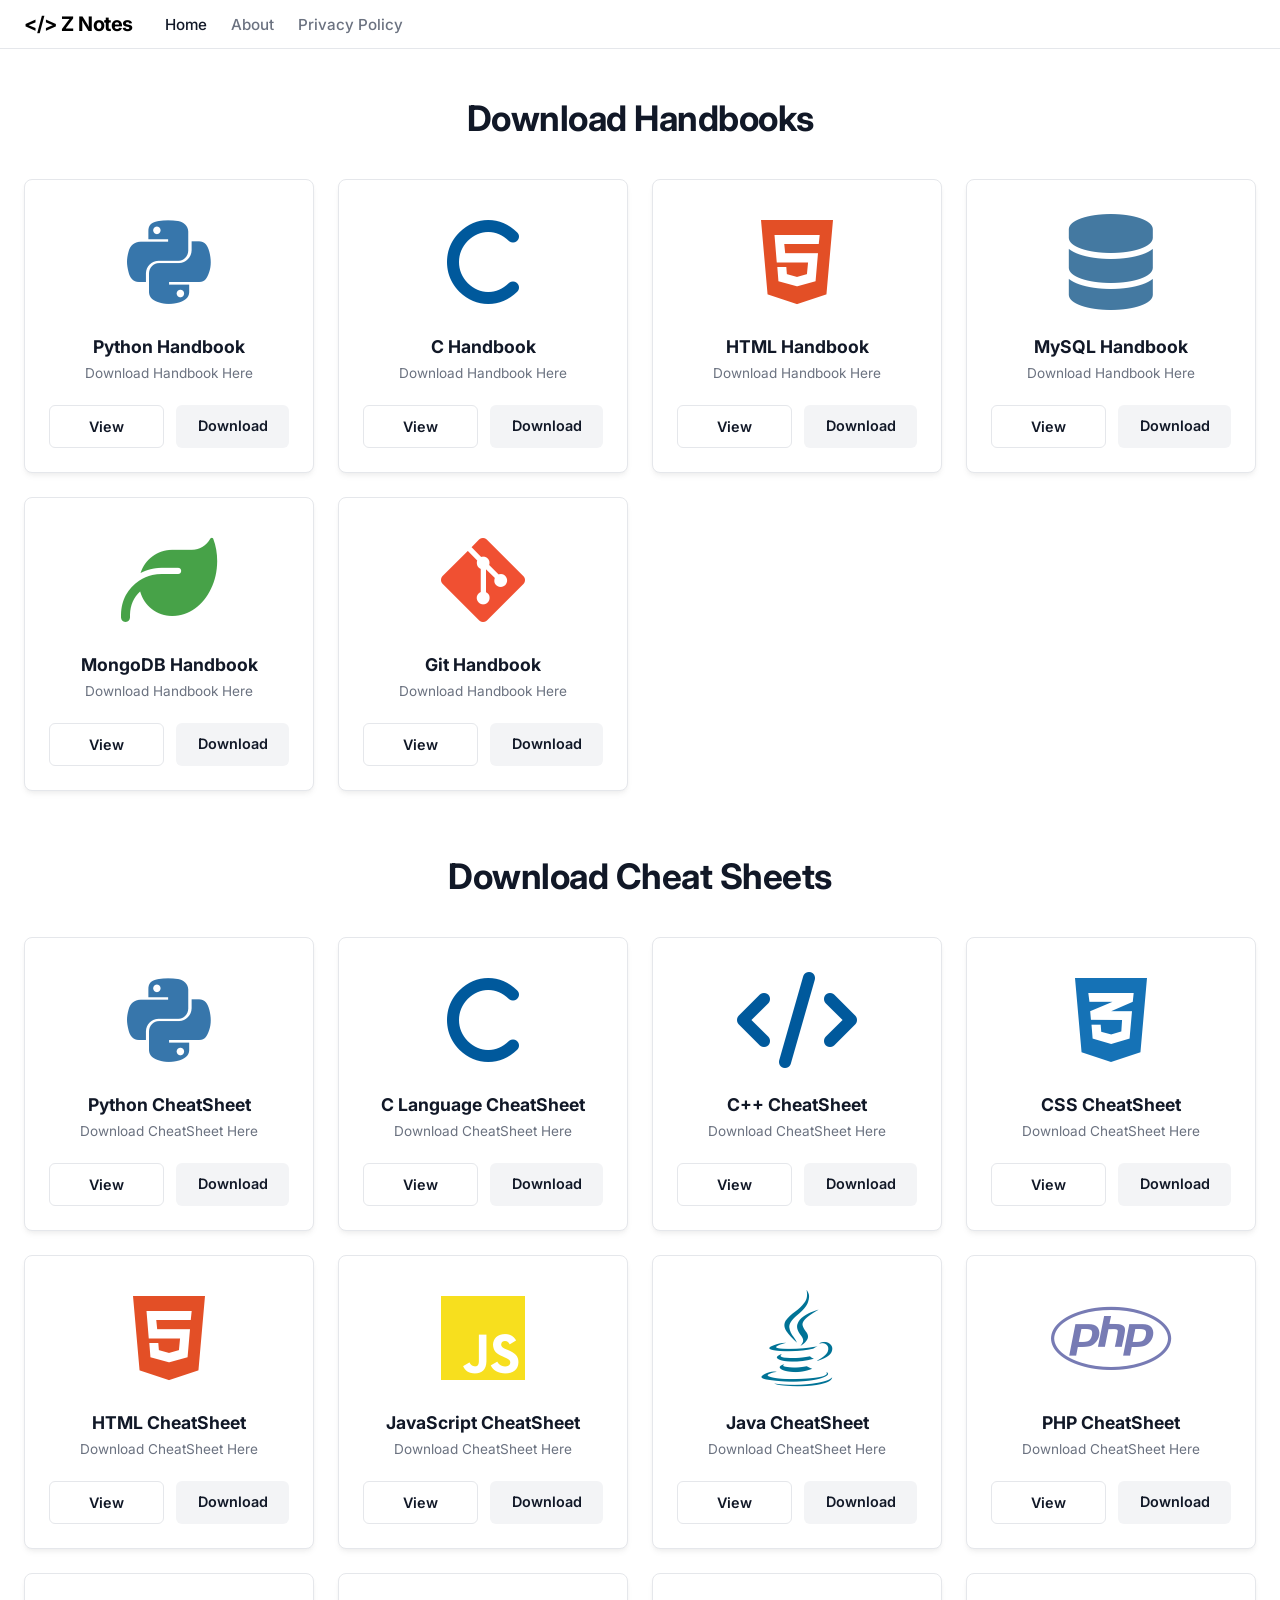
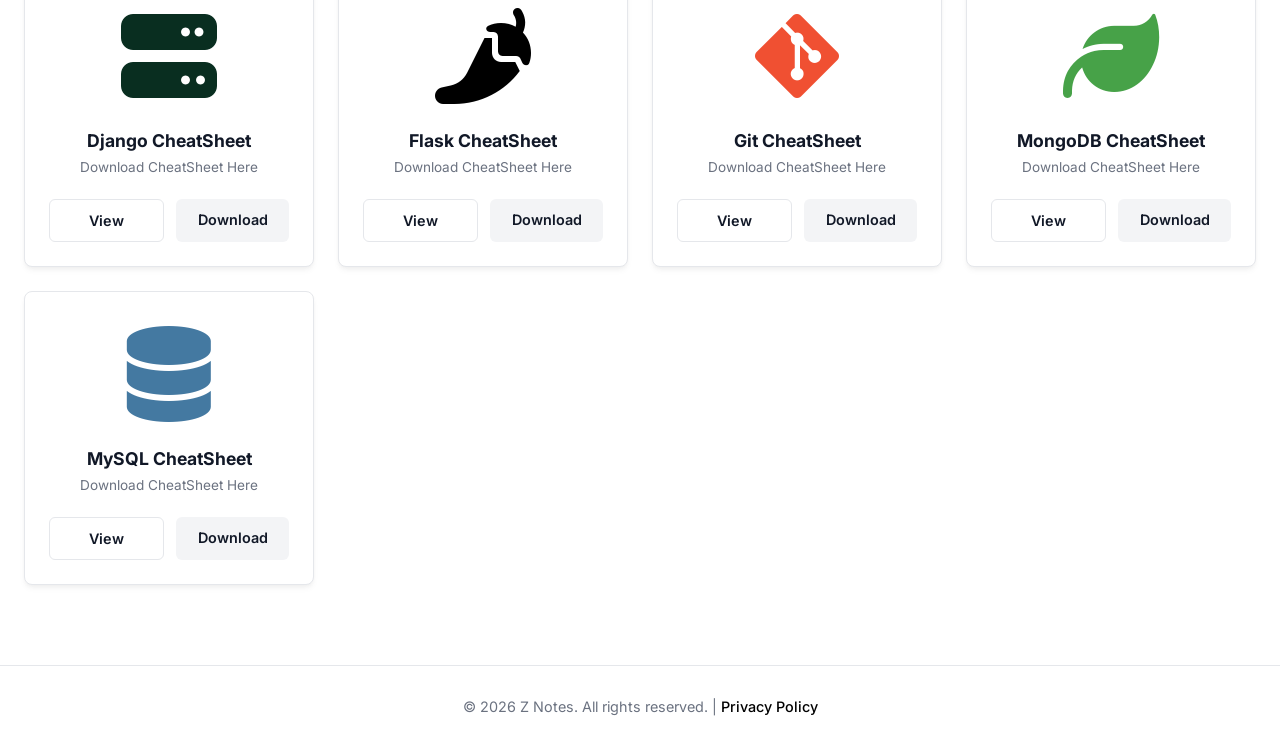
==== commit 7eb4d353: "Add View button alongside Download button" ====
--- a/index.html
+++ b/index.html
@@ -42,7 +42,10 @@
                 </div>
                 <h3>Python Handbook</h3>
                 <p>Download Handbook Here</p>
-                <a href="The Ultimate Python Handbook..pdf" download class="btn-download">Download</a>
+                <div class="card-actions">
+                    <a href="The Ultimate Python Handbook..pdf" target="_blank" class="btn-download btn-view">View</a>
+                    <a href="The Ultimate Python Handbook..pdf" download class="btn-download">Download</a>
+                </div>
             </div>
 
             <div class="card">
@@ -51,7 +54,10 @@
                 </div>
                 <h3>C Handbook</h3>
                 <p>Download Handbook Here</p>
-                <a href="The Ultimate C Handbook..pdf" download class="btn-download">Download</a>
+                <div class="card-actions">
+                    <a href="The Ultimate C Handbook..pdf" target="_blank" class="btn-download btn-view">View</a>
+                    <a href="The Ultimate C Handbook..pdf" download class="btn-download">Download</a>
+                </div>
             </div>
 
             <div class="card">
@@ -60,7 +66,10 @@
                 </div>
                 <h3>HTML Handbook</h3>
                 <p>Download Handbook Here</p>
-                <a href=" HTML handbook..pdf" download class="btn-download">Download</a>
+                <div class="card-actions">
+                    <a href=" HTML handbook..pdf" target="_blank" class="btn-download btn-view">View</a>
+                    <a href=" HTML handbook..pdf" download class="btn-download">Download</a>
+                </div>
             </div>
 
             <div class="card">
@@ -69,7 +78,10 @@
                 </div>
                 <h3>MySQL Handbook</h3>
                 <p>Download Handbook Here</p>
-                <a href="MySQL Handbook..pdf" download class="btn-download">Download</a>
+                <div class="card-actions">
+                    <a href="MySQL Handbook..pdf" target="_blank" class="btn-download btn-view">View</a>
+                    <a href="MySQL Handbook..pdf" download class="btn-download">Download</a>
+                </div>
             </div>
 
             <div class="card">
@@ -78,7 +90,10 @@
                 </div>
                 <h3>MongoDB Handbook</h3>
                 <p>Download Handbook Here</p>
-                <a href="MongoDB Handbook..pdf" download class="btn-download">Download</a>
+                <div class="card-actions">
+                    <a href="MongoDB Handbook..pdf" target="_blank" class="btn-download btn-view">View</a>
+                    <a href="MongoDB Handbook..pdf" download class="btn-download">Download</a>
+                </div>
             </div>
 
             <div class="card">
@@ -87,7 +102,10 @@
                 </div>
                 <h3>Git Handbook</h3>
                 <p>Download Handbook Here</p>
-                <a href="Git_Handbook..pdf" download class="btn-download">Download</a>
+                <div class="card-actions">
+                    <a href="Git_Handbook..pdf" target="_blank" class="btn-download btn-view">View</a>
+                    <a href="Git_Handbook..pdf" download class="btn-download">Download</a>
+                </div>
             </div>
 
         </section>
@@ -102,7 +120,10 @@
                 </div>
                 <h3>Python CheatSheet</h3>
                 <p>Download CheatSheet Here</p>
-                <a href=" Python Cheatsheet.pdf" download class="btn-download">Download</a>
+                <div class="card-actions">
+                    <a href=" Python Cheatsheet.pdf" target="_blank" class="btn-download btn-view">View</a>
+                    <a href=" Python Cheatsheet.pdf" download class="btn-download">Download</a>
+                </div>
             </div>
 
             <div class="card">
@@ -111,7 +132,10 @@
                 </div>
                 <h3>C Language CheatSheet</h3>
                 <p>Download CheatSheet Here</p>
-                <a href=" C Language CheatSheet.pdf" download class="btn-download">Download</a>
+                <div class="card-actions">
+                    <a href=" C Language CheatSheet.pdf" target="_blank" class="btn-download btn-view">View</a>
+                    <a href=" C Language CheatSheet.pdf" download class="btn-download">Download</a>
+                </div>
             </div>
 
             <div class="card">
@@ -120,7 +144,10 @@
                 </div>
                 <h3>C++ CheatSheet</h3>
                 <p>Download CheatSheet Here</p>
-                <a href=" C++ Cheatsheet.pdf" download class="btn-download">Download</a>
+                <div class="card-actions">
+                    <a href=" C++ Cheatsheet.pdf" target="_blank" class="btn-download btn-view">View</a>
+                    <a href=" C++ Cheatsheet.pdf" download class="btn-download">Download</a>
+                </div>
             </div>
 
             <div class="card">
@@ -129,7 +156,10 @@
                 </div>
                 <h3>CSS CheatSheet</h3>
                 <p>Download CheatSheet Here</p>
-                <a href=" CSS Cheatsheet.pdf" download class="btn-download">Download</a>
+                <div class="card-actions">
+                    <a href=" CSS Cheatsheet.pdf" target="_blank" class="btn-download btn-view">View</a>
+                    <a href=" CSS Cheatsheet.pdf" download class="btn-download">Download</a>
+                </div>
             </div>
 
             <div class="card">
@@ -138,7 +168,10 @@
                 </div>
                 <h3>HTML CheatSheet</h3>
                 <p>Download CheatSheet Here</p>
-                <a href=" HTML Cheatsheet.pdf" download class="btn-download">Download</a>
+                <div class="card-actions">
+                    <a href=" HTML Cheatsheet.pdf" target="_blank" class="btn-download btn-view">View</a>
+                    <a href=" HTML Cheatsheet.pdf" download class="btn-download">Download</a>
+                </div>
             </div>
 
             <div class="card">
@@ -147,7 +180,10 @@
                 </div>
                 <h3>JavaScript CheatSheet</h3>
                 <p>Download CheatSheet Here</p>
-                <a href=" JavaScript Cheatsheet.pdf" download class="btn-download">Download</a>
+                <div class="card-actions">
+                    <a href=" JavaScript Cheatsheet.pdf" target="_blank" class="btn-download btn-view">View</a>
+                    <a href=" JavaScript Cheatsheet.pdf" download class="btn-download">Download</a>
+                </div>
             </div>
 
             <div class="card">
@@ -156,7 +192,10 @@
                 </div>
                 <h3>Java CheatSheet</h3>
                 <p>Download CheatSheet Here</p>
-                <a href=" Java Cheatsheet.pdf" download class="btn-download">Download</a>
+                <div class="card-actions">
+                    <a href=" Java Cheatsheet.pdf" target="_blank" class="btn-download btn-view">View</a>
+                    <a href=" Java Cheatsheet.pdf" download class="btn-download">Download</a>
+                </div>
             </div>
 
             <div class="card">
@@ -165,7 +204,10 @@
                 </div>
                 <h3>PHP CheatSheet</h3>
                 <p>Download CheatSheet Here</p>
-                <a href=" Php Cheatsheet.pdf" download class="btn-download">Download</a>
+                <div class="card-actions">
+                    <a href=" Php Cheatsheet.pdf" target="_blank" class="btn-download btn-view">View</a>
+                    <a href=" Php Cheatsheet.pdf" download class="btn-download">Download</a>
+                </div>
             </div>
 
             <div class="card">
@@ -174,7 +216,10 @@
                 </div>
                 <h3>Django CheatSheet</h3>
                 <p>Download CheatSheet Here</p>
-                <a href=" Django Cheatsheet.pdf" download class="btn-download">Download</a>
+                <div class="card-actions">
+                    <a href=" Django Cheatsheet.pdf" target="_blank" class="btn-download btn-view">View</a>
+                    <a href=" Django Cheatsheet.pdf" download class="btn-download">Download</a>
+                </div>
             </div>
 
             <div class="card">
@@ -183,7 +228,10 @@
                 </div>
                 <h3>Flask CheatSheet</h3>
                 <p>Download CheatSheet Here</p>
-                <a href=" Flask Cheatsheet.pdf" download class="btn-download">Download</a>
+                <div class="card-actions">
+                    <a href=" Flask Cheatsheet.pdf" target="_blank" class="btn-download btn-view">View</a>
+                    <a href=" Flask Cheatsheet.pdf" download class="btn-download">Download</a>
+                </div>
             </div>
 
             <div class="card">
@@ -192,7 +240,10 @@
                 </div>
                 <h3>Git CheatSheet</h3>
                 <p>Download CheatSheet Here</p>
-                <a href=" Git_Cheatsheet.pdf" download class="btn-download">Download</a>
+                <div class="card-actions">
+                    <a href=" Git_Cheatsheet.pdf" target="_blank" class="btn-download btn-view">View</a>
+                    <a href=" Git_Cheatsheet.pdf" download class="btn-download">Download</a>
+                </div>
             </div>
 
             <div class="card">
@@ -201,7 +252,10 @@
                 </div>
                 <h3>MongoDB CheatSheet</h3>
                 <p>Download CheatSheet Here</p>
-                <a href=" MongoDb Cheatsheet.pdf" download class="btn-download">Download</a>
+                <div class="card-actions">
+                    <a href=" MongoDb Cheatsheet.pdf" target="_blank" class="btn-download btn-view">View</a>
+                    <a href=" MongoDb Cheatsheet.pdf" download class="btn-download">Download</a>
+                </div>
             </div>
 
             <div class="card">
@@ -210,7 +264,10 @@
                 </div>
                 <h3>MySQL CheatSheet</h3>
                 <p>Download CheatSheet Here</p>
-                <a href=" MySQL Cheatsheet.pdf" download class="btn-download">Download</a>
+                <div class="card-actions">
+                    <a href=" MySQL Cheatsheet.pdf" target="_blank" class="btn-download btn-view">View</a>
+                    <a href=" MySQL Cheatsheet.pdf" download class="btn-download">Download</a>
+                </div>
             </div>
 
         </section>
--- a/style.css
+++ b/style.css
@@ -254,8 +254,14 @@
     margin-bottom: 1.5rem;
 }
 
+.card-actions {
+    display: flex;
+    gap: 0.8rem;
+    width: 100%;
+}
+
 .btn-download {
-    width: 100%;
+    flex: 1;
     background: var(--btn-bg);
     color: var(--text-primary);
     padding: 0.75rem;
@@ -264,10 +270,20 @@
     font-weight: 600;
     font-size: 0.9rem;
     transition: background 0.2s;
+    text-align: center;
 }
 
 .btn-download:hover {
     background: var(--btn-hover);
+}
+
+.btn-view {
+    background: #ffffff;
+    border: 1px solid var(--border-color);
+}
+
+.btn-view:hover {
+    background: #f9fafb;
 }
 
 /* Footer */
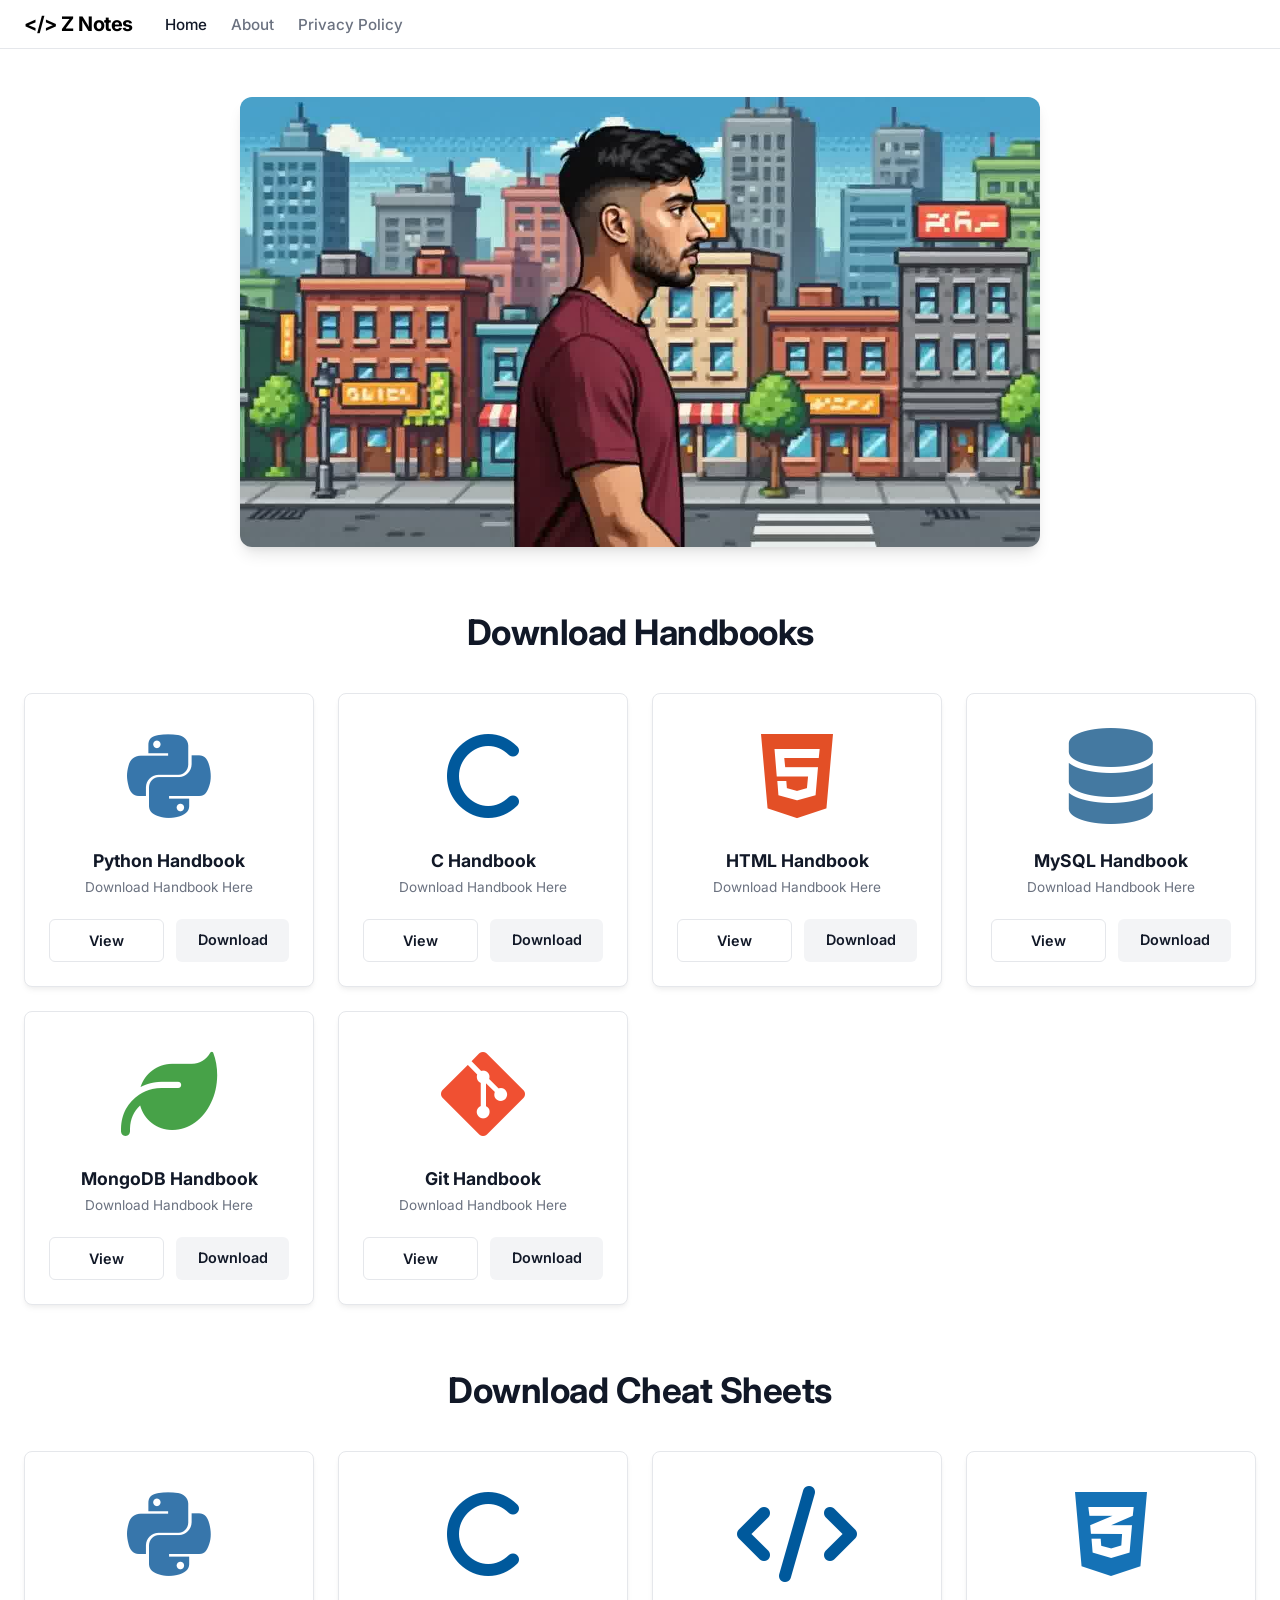
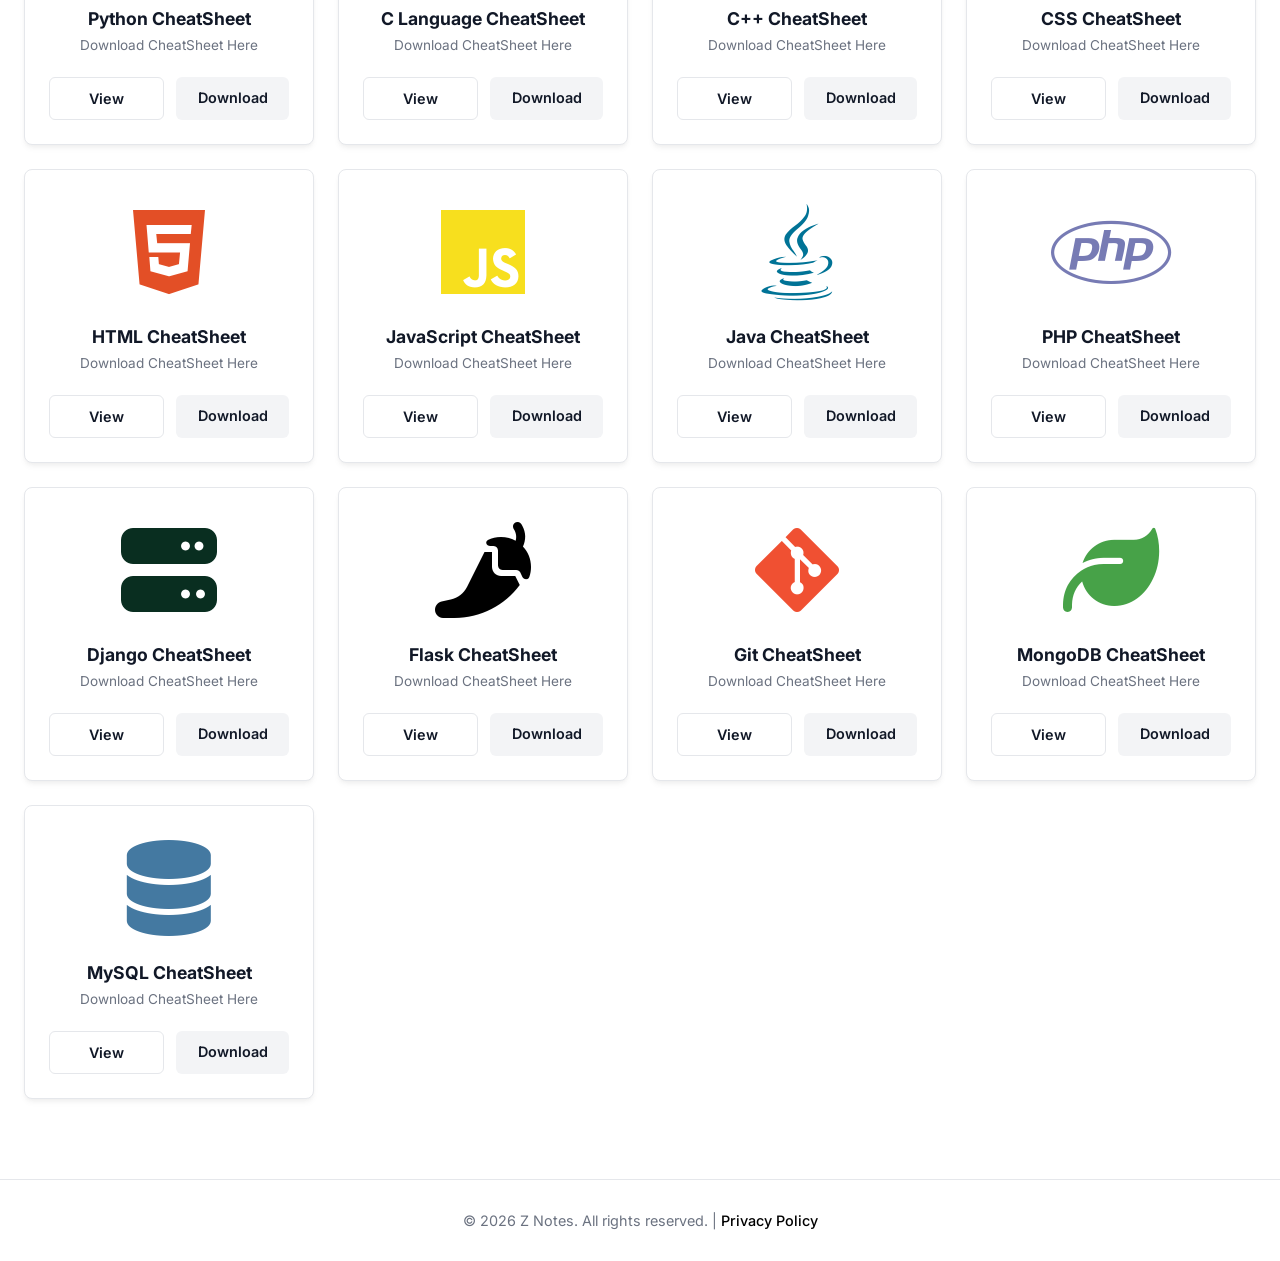
==== commit d1ba21fe: "Add canvas animation to the top of the webpage" ====
--- a/index.html
+++ b/index.html
@@ -32,6 +32,11 @@
     </nav>
 
     <main class="container">
+        <!-- TOP ANIMATION SECTION -->
+        <section class="animation-section">
+            <canvas id="animCanvas" width="800" height="450"></canvas>
+        </section>
+
         <!-- HANDBOOKS SECTION -->
         <h2 class="section-title">Download Handbooks</h2>
         <section class="pdf-grid">
--- a/style.css
+++ b/style.css
@@ -195,6 +195,20 @@
     width: 100%;
 }
 
+.animation-section {
+    width: 100%;
+    display: flex;
+    justify-content: center;
+    margin-bottom: 4rem;
+}
+
+#animCanvas {
+    max-width: 100%;
+    height: auto;
+    border-radius: 12px;
+    box-shadow: 0 10px 15px -3px rgba(0, 0, 0, 0.1), 0 4px 6px -2px rgba(0, 0, 0, 0.05);
+}
+
 .section-title {
     font-size: 2.2rem;
     text-align: center;
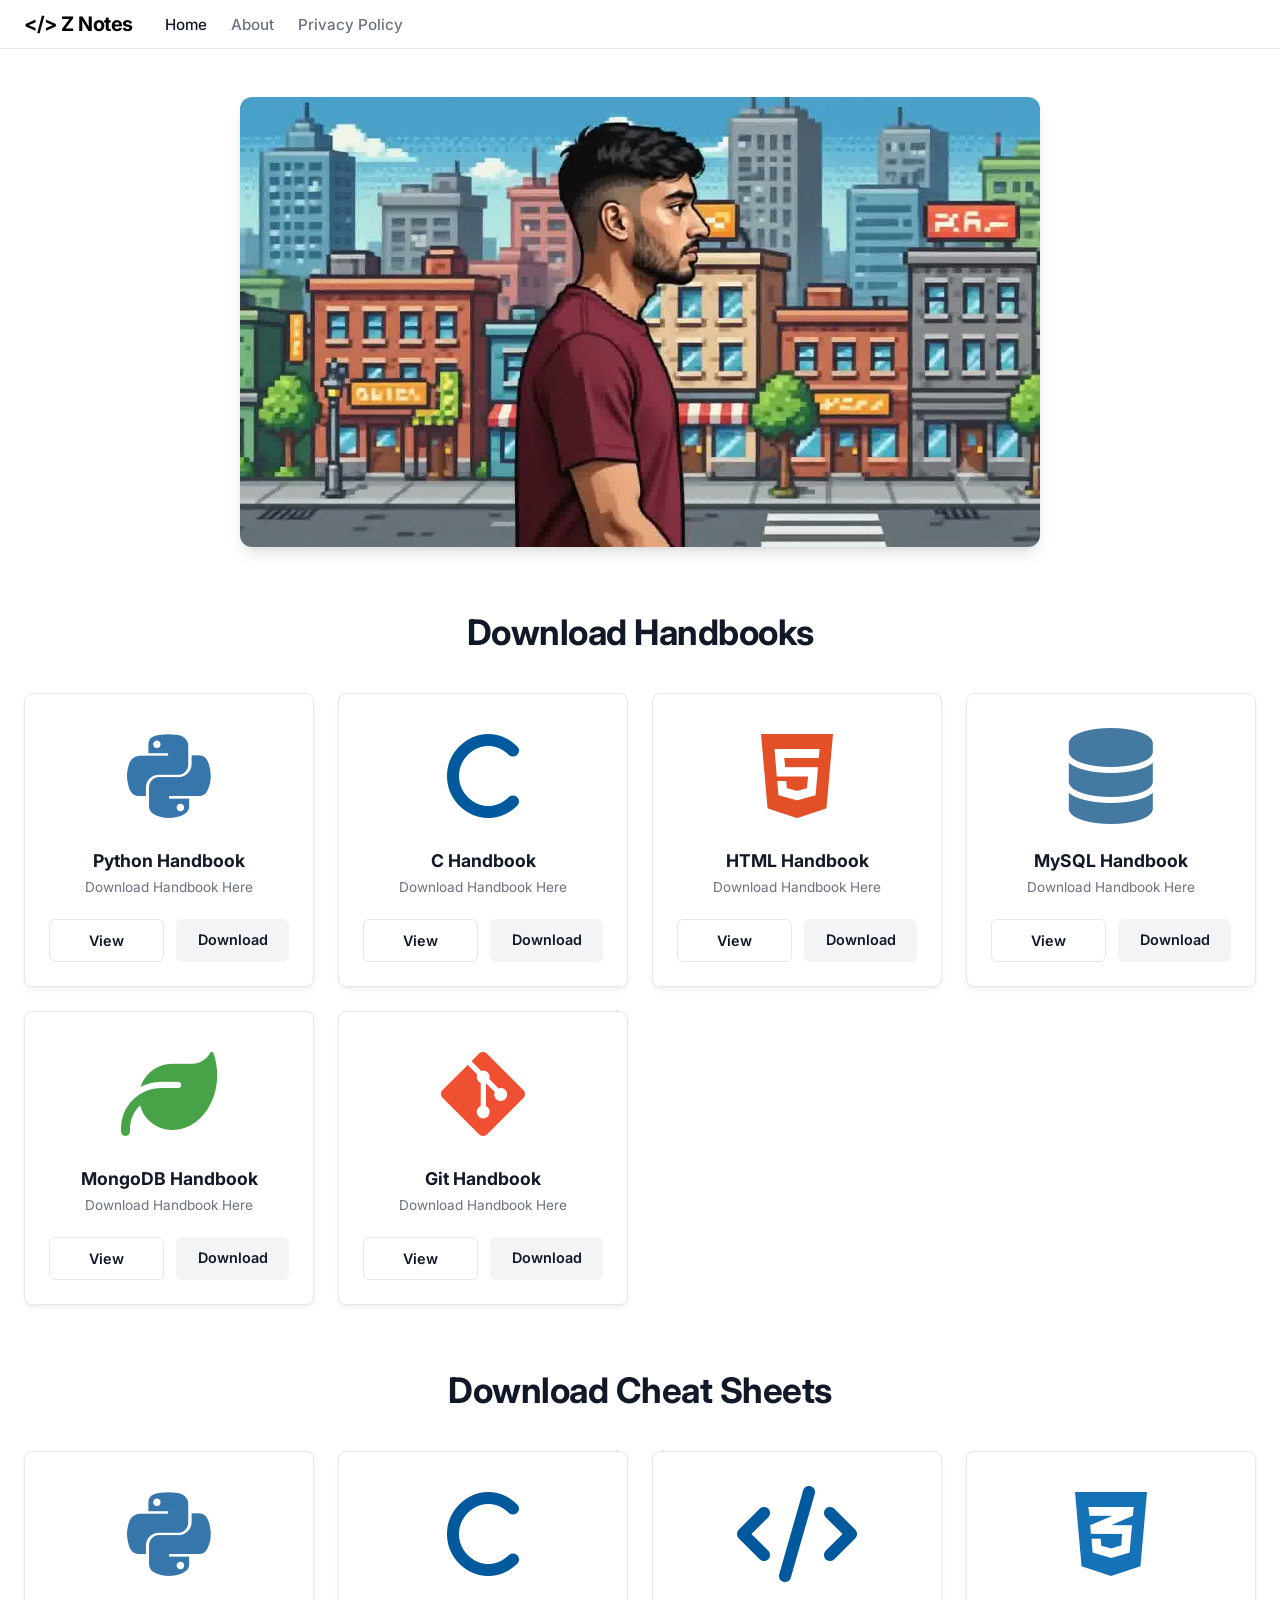
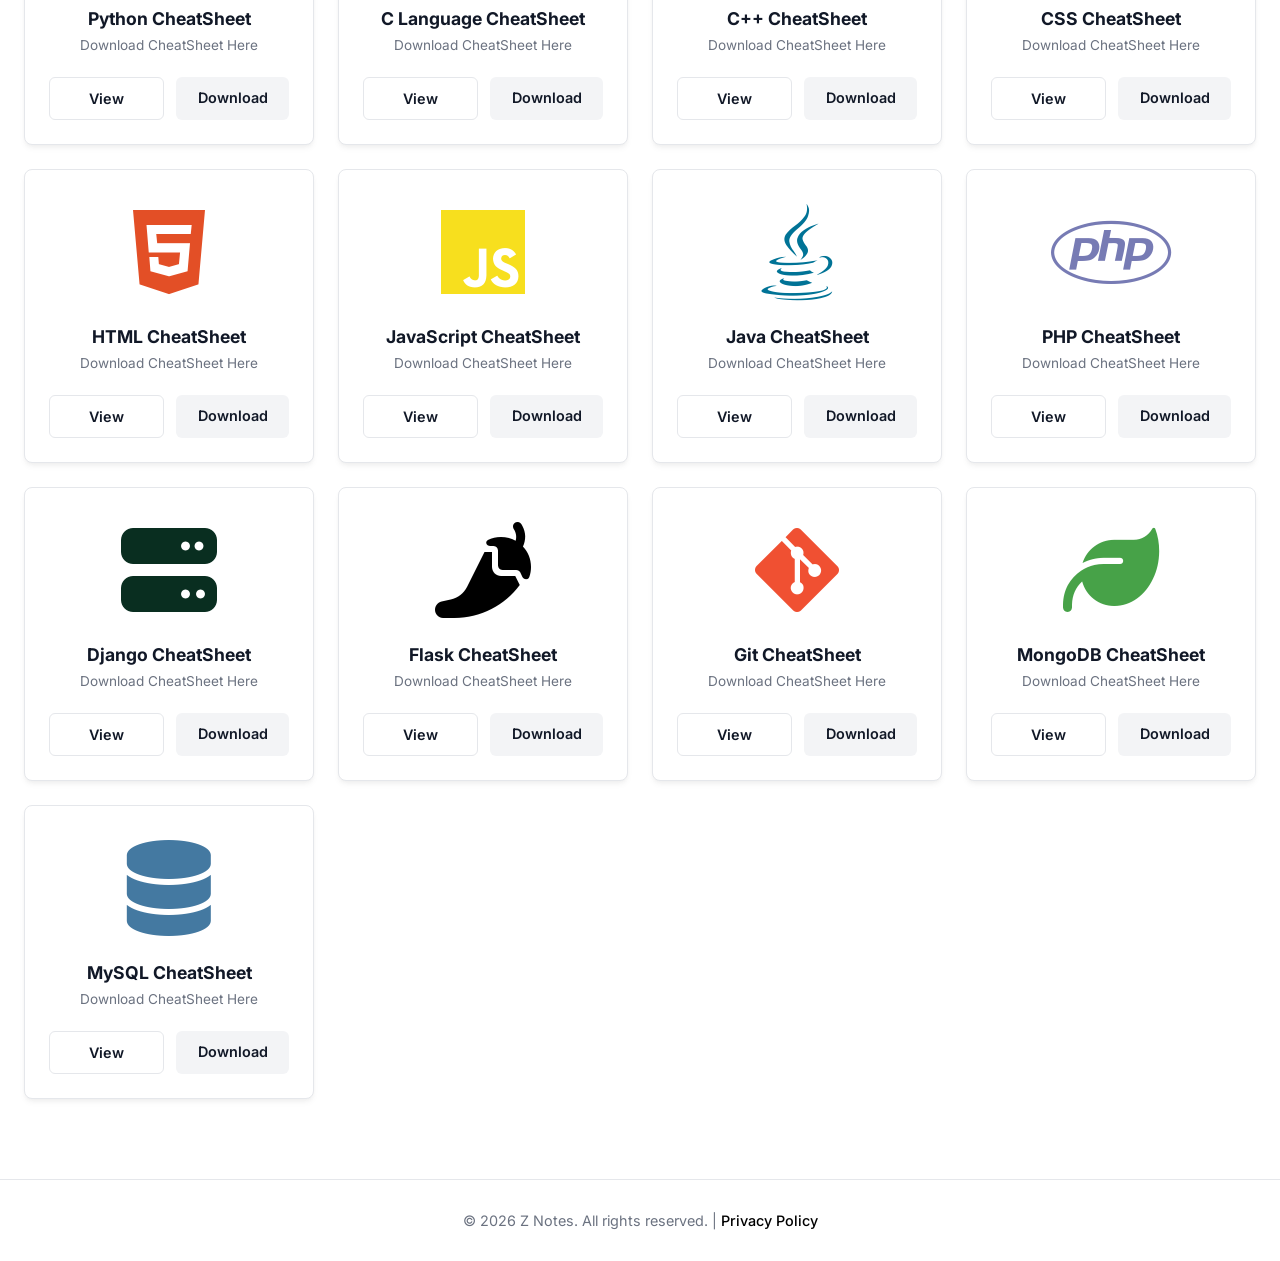
==== commit 1eeb44c0: "Fix View button on mobile by using Google Docs Viewer" ====
--- a/index.html
+++ b/index.html
@@ -48,7 +48,7 @@
                 <h3>Python Handbook</h3>
                 <p>Download Handbook Here</p>
                 <div class="card-actions">
-                    <a href="The Ultimate Python Handbook..pdf" target="_blank" class="btn-download btn-view">View</a>
+                    <a href="https://docs.google.com/viewer?url=https://aakash7911.github.io/3D-WEB-3/The%20Ultimate%20Python%20Handbook..pdf" target="_blank" class="btn-download btn-view">View</a>
                     <a href="The Ultimate Python Handbook..pdf" download class="btn-download">Download</a>
                 </div>
             </div>
@@ -60,7 +60,7 @@
                 <h3>C Handbook</h3>
                 <p>Download Handbook Here</p>
                 <div class="card-actions">
-                    <a href="The Ultimate C Handbook..pdf" target="_blank" class="btn-download btn-view">View</a>
+                    <a href="https://docs.google.com/viewer?url=https://aakash7911.github.io/3D-WEB-3/The%20Ultimate%20C%20Handbook..pdf" target="_blank" class="btn-download btn-view">View</a>
                     <a href="The Ultimate C Handbook..pdf" download class="btn-download">Download</a>
                 </div>
             </div>
@@ -72,7 +72,7 @@
                 <h3>HTML Handbook</h3>
                 <p>Download Handbook Here</p>
                 <div class="card-actions">
-                    <a href=" HTML handbook..pdf" target="_blank" class="btn-download btn-view">View</a>
+                    <a href="https://docs.google.com/viewer?url=https://aakash7911.github.io/3D-WEB-3/%20HTML%20handbook..pdf" target="_blank" class="btn-download btn-view">View</a>
                     <a href=" HTML handbook..pdf" download class="btn-download">Download</a>
                 </div>
             </div>
@@ -84,7 +84,7 @@
                 <h3>MySQL Handbook</h3>
                 <p>Download Handbook Here</p>
                 <div class="card-actions">
-                    <a href="MySQL Handbook..pdf" target="_blank" class="btn-download btn-view">View</a>
+                    <a href="https://docs.google.com/viewer?url=https://aakash7911.github.io/3D-WEB-3/MySQL%20Handbook..pdf" target="_blank" class="btn-download btn-view">View</a>
                     <a href="MySQL Handbook..pdf" download class="btn-download">Download</a>
                 </div>
             </div>
@@ -96,7 +96,7 @@
                 <h3>MongoDB Handbook</h3>
                 <p>Download Handbook Here</p>
                 <div class="card-actions">
-                    <a href="MongoDB Handbook..pdf" target="_blank" class="btn-download btn-view">View</a>
+                    <a href="https://docs.google.com/viewer?url=https://aakash7911.github.io/3D-WEB-3/MongoDB%20Handbook..pdf" target="_blank" class="btn-download btn-view">View</a>
                     <a href="MongoDB Handbook..pdf" download class="btn-download">Download</a>
                 </div>
             </div>
@@ -108,7 +108,7 @@
                 <h3>Git Handbook</h3>
                 <p>Download Handbook Here</p>
                 <div class="card-actions">
-                    <a href="Git_Handbook..pdf" target="_blank" class="btn-download btn-view">View</a>
+                    <a href="https://docs.google.com/viewer?url=https://aakash7911.github.io/3D-WEB-3/Git_Handbook..pdf" target="_blank" class="btn-download btn-view">View</a>
                     <a href="Git_Handbook..pdf" download class="btn-download">Download</a>
                 </div>
             </div>
@@ -126,7 +126,7 @@
                 <h3>Python CheatSheet</h3>
                 <p>Download CheatSheet Here</p>
                 <div class="card-actions">
-                    <a href=" Python Cheatsheet.pdf" target="_blank" class="btn-download btn-view">View</a>
+                    <a href="https://docs.google.com/viewer?url=https://aakash7911.github.io/3D-WEB-3/%20Python%20Cheatsheet.pdf" target="_blank" class="btn-download btn-view">View</a>
                     <a href=" Python Cheatsheet.pdf" download class="btn-download">Download</a>
                 </div>
             </div>
@@ -138,7 +138,7 @@
                 <h3>C Language CheatSheet</h3>
                 <p>Download CheatSheet Here</p>
                 <div class="card-actions">
-                    <a href=" C Language CheatSheet.pdf" target="_blank" class="btn-download btn-view">View</a>
+                    <a href="https://docs.google.com/viewer?url=https://aakash7911.github.io/3D-WEB-3/%20C%20Language%20CheatSheet.pdf" target="_blank" class="btn-download btn-view">View</a>
                     <a href=" C Language CheatSheet.pdf" download class="btn-download">Download</a>
                 </div>
             </div>
@@ -150,7 +150,7 @@
                 <h3>C++ CheatSheet</h3>
                 <p>Download CheatSheet Here</p>
                 <div class="card-actions">
-                    <a href=" C++ Cheatsheet.pdf" target="_blank" class="btn-download btn-view">View</a>
+                    <a href="https://docs.google.com/viewer?url=https://aakash7911.github.io/3D-WEB-3/%20C%2B%2B%20Cheatsheet.pdf" target="_blank" class="btn-download btn-view">View</a>
                     <a href=" C++ Cheatsheet.pdf" download class="btn-download">Download</a>
                 </div>
             </div>
@@ -162,7 +162,7 @@
                 <h3>CSS CheatSheet</h3>
                 <p>Download CheatSheet Here</p>
                 <div class="card-actions">
-                    <a href=" CSS Cheatsheet.pdf" target="_blank" class="btn-download btn-view">View</a>
+                    <a href="https://docs.google.com/viewer?url=https://aakash7911.github.io/3D-WEB-3/%20CSS%20Cheatsheet.pdf" target="_blank" class="btn-download btn-view">View</a>
                     <a href=" CSS Cheatsheet.pdf" download class="btn-download">Download</a>
                 </div>
             </div>
@@ -174,7 +174,7 @@
                 <h3>HTML CheatSheet</h3>
                 <p>Download CheatSheet Here</p>
                 <div class="card-actions">
-                    <a href=" HTML Cheatsheet.pdf" target="_blank" class="btn-download btn-view">View</a>
+                    <a href="https://docs.google.com/viewer?url=https://aakash7911.github.io/3D-WEB-3/%20HTML%20Cheatsheet.pdf" target="_blank" class="btn-download btn-view">View</a>
                     <a href=" HTML Cheatsheet.pdf" download class="btn-download">Download</a>
                 </div>
             </div>
@@ -186,7 +186,7 @@
                 <h3>JavaScript CheatSheet</h3>
                 <p>Download CheatSheet Here</p>
                 <div class="card-actions">
-                    <a href=" JavaScript Cheatsheet.pdf" target="_blank" class="btn-download btn-view">View</a>
+                    <a href="https://docs.google.com/viewer?url=https://aakash7911.github.io/3D-WEB-3/%20JavaScript%20Cheatsheet.pdf" target="_blank" class="btn-download btn-view">View</a>
                     <a href=" JavaScript Cheatsheet.pdf" download class="btn-download">Download</a>
                 </div>
             </div>
@@ -198,7 +198,7 @@
                 <h3>Java CheatSheet</h3>
                 <p>Download CheatSheet Here</p>
                 <div class="card-actions">
-                    <a href=" Java Cheatsheet.pdf" target="_blank" class="btn-download btn-view">View</a>
+                    <a href="https://docs.google.com/viewer?url=https://aakash7911.github.io/3D-WEB-3/%20Java%20Cheatsheet.pdf" target="_blank" class="btn-download btn-view">View</a>
                     <a href=" Java Cheatsheet.pdf" download class="btn-download">Download</a>
                 </div>
             </div>
@@ -210,7 +210,7 @@
                 <h3>PHP CheatSheet</h3>
                 <p>Download CheatSheet Here</p>
                 <div class="card-actions">
-                    <a href=" Php Cheatsheet.pdf" target="_blank" class="btn-download btn-view">View</a>
+                    <a href="https://docs.google.com/viewer?url=https://aakash7911.github.io/3D-WEB-3/%20Php%20Cheatsheet.pdf" target="_blank" class="btn-download btn-view">View</a>
                     <a href=" Php Cheatsheet.pdf" download class="btn-download">Download</a>
                 </div>
             </div>
@@ -222,7 +222,7 @@
                 <h3>Django CheatSheet</h3>
                 <p>Download CheatSheet Here</p>
                 <div class="card-actions">
-                    <a href=" Django Cheatsheet.pdf" target="_blank" class="btn-download btn-view">View</a>
+                    <a href="https://docs.google.com/viewer?url=https://aakash7911.github.io/3D-WEB-3/%20Django%20Cheatsheet.pdf" target="_blank" class="btn-download btn-view">View</a>
                     <a href=" Django Cheatsheet.pdf" download class="btn-download">Download</a>
                 </div>
             </div>
@@ -234,7 +234,7 @@
                 <h3>Flask CheatSheet</h3>
                 <p>Download CheatSheet Here</p>
                 <div class="card-actions">
-                    <a href=" Flask Cheatsheet.pdf" target="_blank" class="btn-download btn-view">View</a>
+                    <a href="https://docs.google.com/viewer?url=https://aakash7911.github.io/3D-WEB-3/%20Flask%20Cheatsheet.pdf" target="_blank" class="btn-download btn-view">View</a>
                     <a href=" Flask Cheatsheet.pdf" download class="btn-download">Download</a>
                 </div>
             </div>
@@ -246,7 +246,7 @@
                 <h3>Git CheatSheet</h3>
                 <p>Download CheatSheet Here</p>
                 <div class="card-actions">
-                    <a href=" Git_Cheatsheet.pdf" target="_blank" class="btn-download btn-view">View</a>
+                    <a href="https://docs.google.com/viewer?url=https://aakash7911.github.io/3D-WEB-3/%20Git_Cheatsheet.pdf" target="_blank" class="btn-download btn-view">View</a>
                     <a href=" Git_Cheatsheet.pdf" download class="btn-download">Download</a>
                 </div>
             </div>
@@ -258,7 +258,7 @@
                 <h3>MongoDB CheatSheet</h3>
                 <p>Download CheatSheet Here</p>
                 <div class="card-actions">
-                    <a href=" MongoDb Cheatsheet.pdf" target="_blank" class="btn-download btn-view">View</a>
+                    <a href="https://docs.google.com/viewer?url=https://aakash7911.github.io/3D-WEB-3/%20MongoDb%20Cheatsheet.pdf" target="_blank" class="btn-download btn-view">View</a>
                     <a href=" MongoDb Cheatsheet.pdf" download class="btn-download">Download</a>
                 </div>
             </div>
@@ -270,7 +270,7 @@
                 <h3>MySQL CheatSheet</h3>
                 <p>Download CheatSheet Here</p>
                 <div class="card-actions">
-                    <a href=" MySQL Cheatsheet.pdf" target="_blank" class="btn-download btn-view">View</a>
+                    <a href="https://docs.google.com/viewer?url=https://aakash7911.github.io/3D-WEB-3/%20MySQL%20Cheatsheet.pdf" target="_blank" class="btn-download btn-view">View</a>
                     <a href=" MySQL Cheatsheet.pdf" download class="btn-download">Download</a>
                 </div>
             </div>
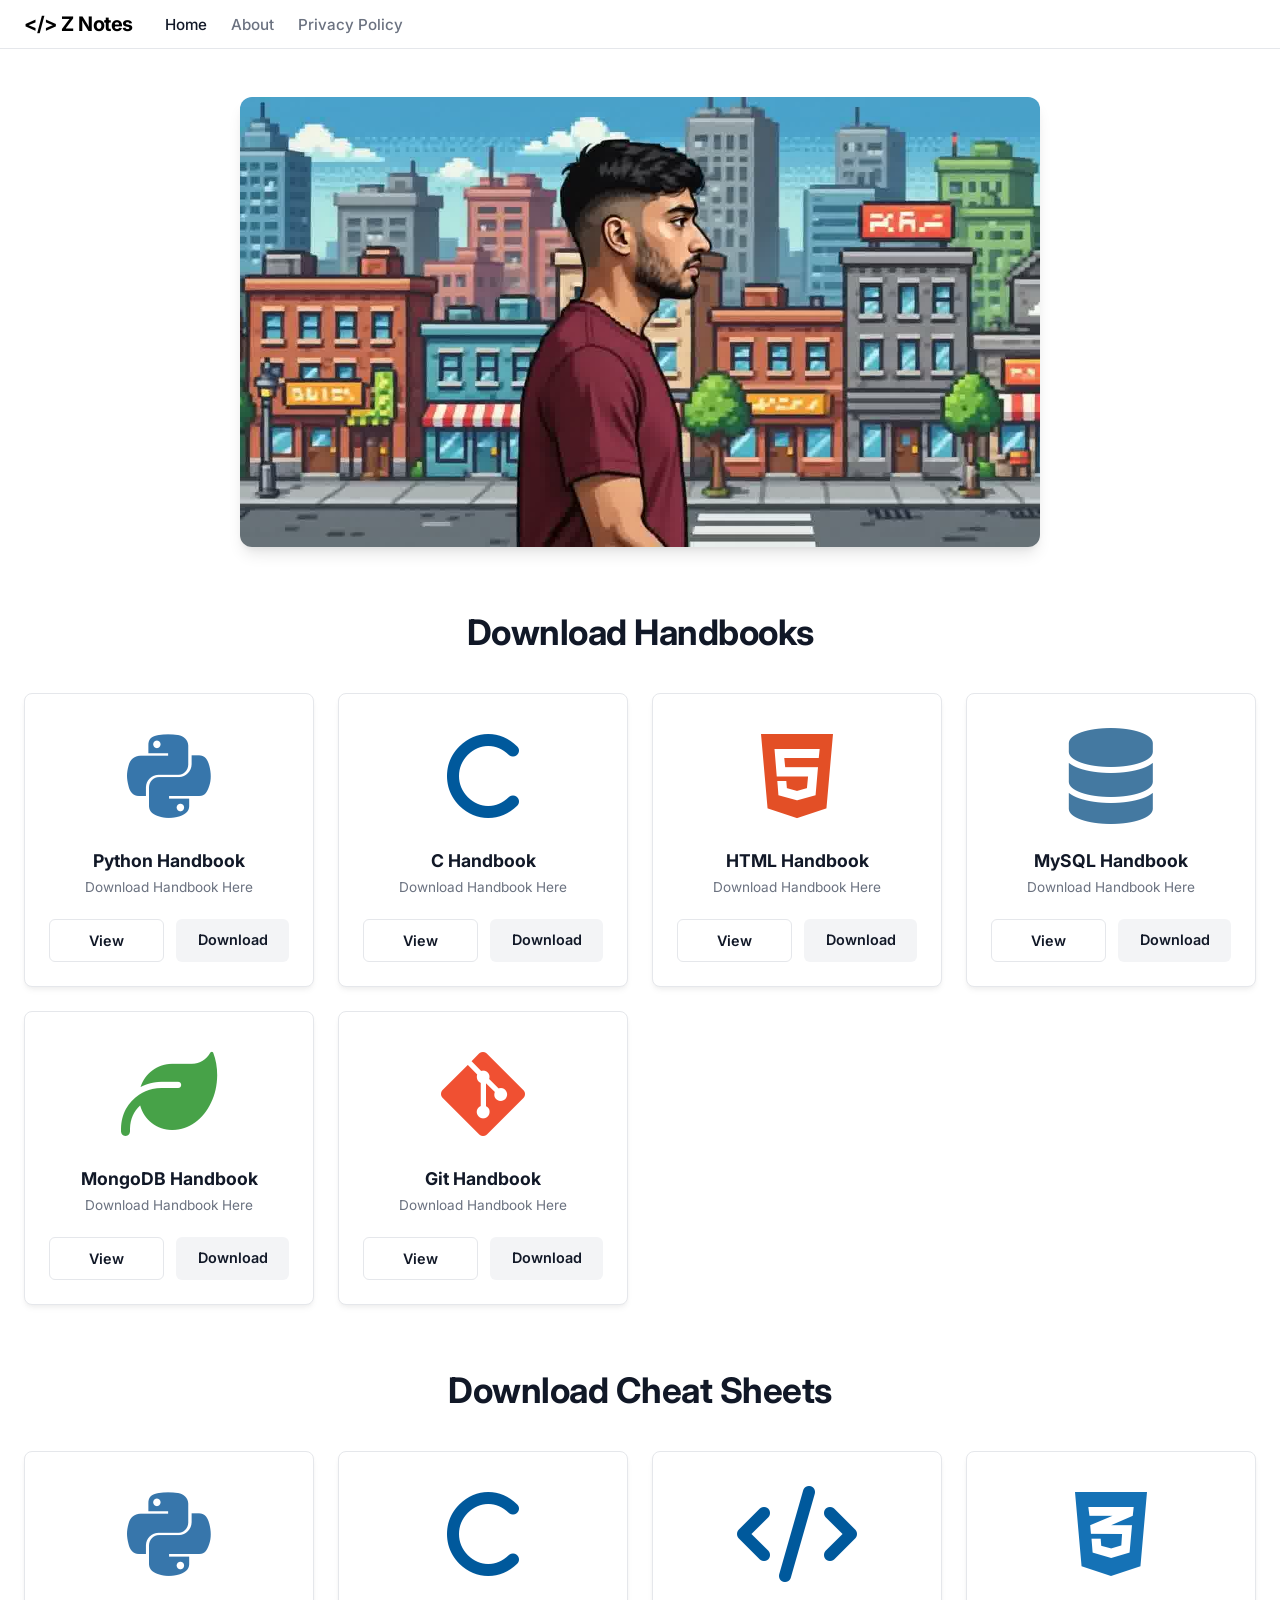
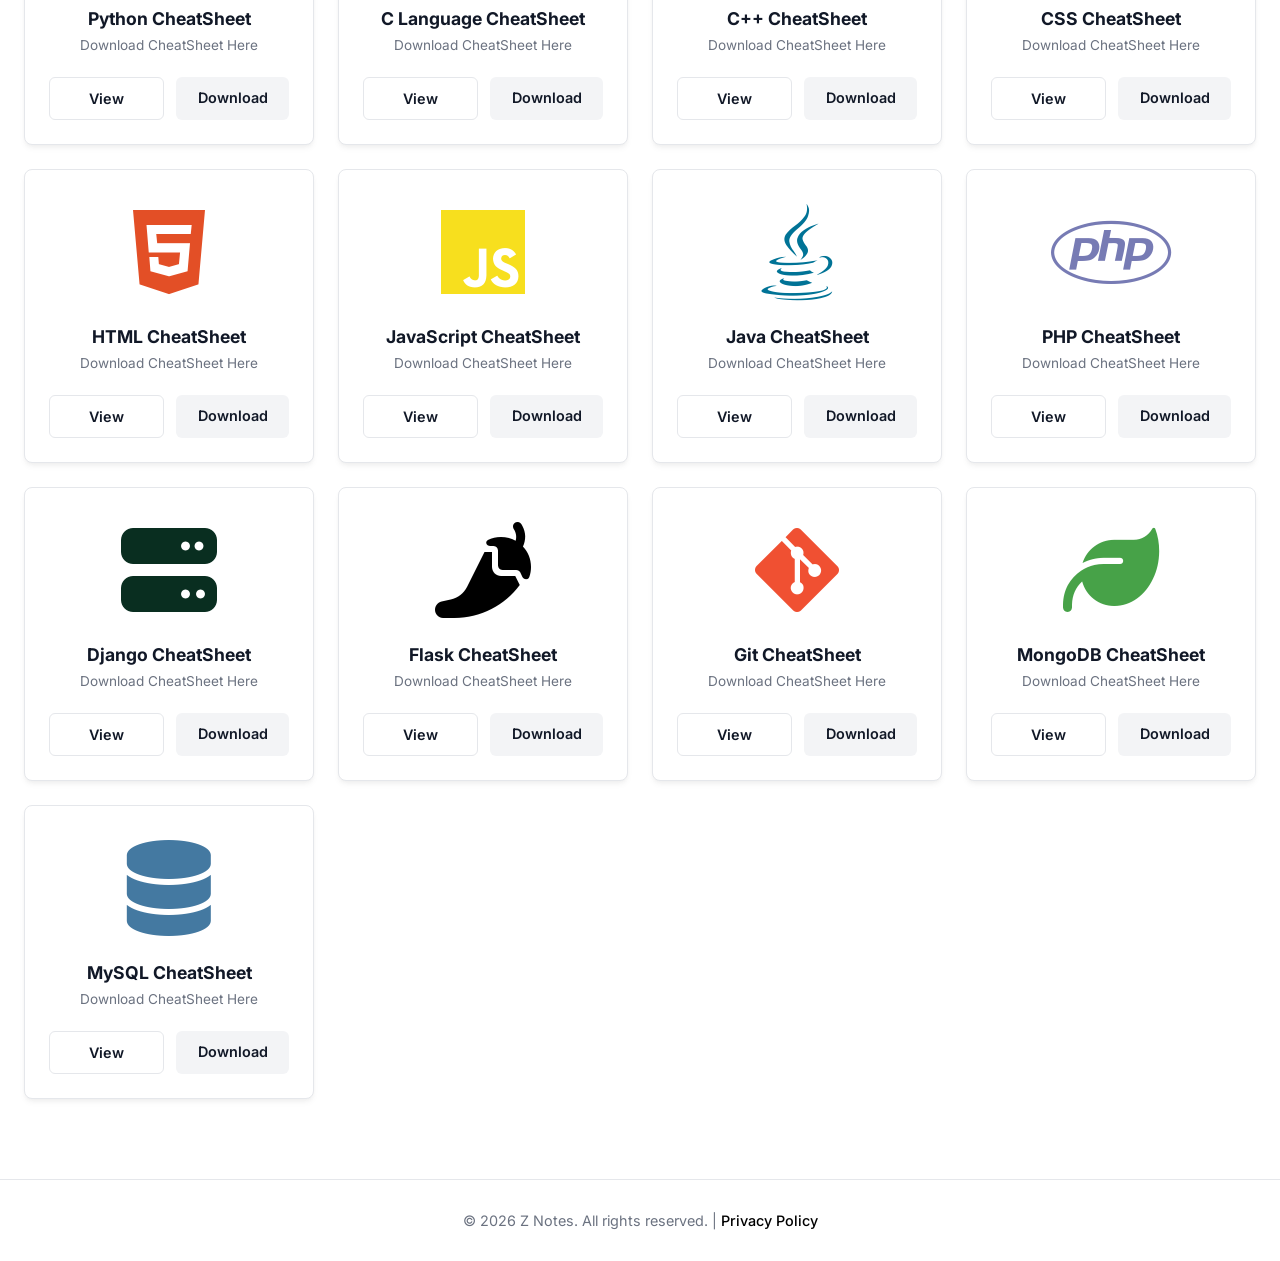
==== commit 35cbf75d: "Remove target=_blank from View buttons so PDFs open inside mobile app webview" ====
--- a/index.html
+++ b/index.html
@@ -48,7 +48,7 @@
                 <h3>Python Handbook</h3>
                 <p>Download Handbook Here</p>
                 <div class="card-actions">
-                    <a href="https://docs.google.com/viewer?url=https://aakash7911.github.io/3D-WEB-3/The%20Ultimate%20Python%20Handbook..pdf" target="_blank" class="btn-download btn-view">View</a>
+                    <a href="https://docs.google.com/viewer?url=https://aakash7911.github.io/3D-WEB-3/The%20Ultimate%20Python%20Handbook..pdf" class="btn-download btn-view">View</a>
                     <a href="The Ultimate Python Handbook..pdf" download class="btn-download">Download</a>
                 </div>
             </div>
@@ -60,7 +60,7 @@
                 <h3>C Handbook</h3>
                 <p>Download Handbook Here</p>
                 <div class="card-actions">
-                    <a href="https://docs.google.com/viewer?url=https://aakash7911.github.io/3D-WEB-3/The%20Ultimate%20C%20Handbook..pdf" target="_blank" class="btn-download btn-view">View</a>
+                    <a href="https://docs.google.com/viewer?url=https://aakash7911.github.io/3D-WEB-3/The%20Ultimate%20C%20Handbook..pdf" class="btn-download btn-view">View</a>
                     <a href="The Ultimate C Handbook..pdf" download class="btn-download">Download</a>
                 </div>
             </div>
@@ -72,7 +72,7 @@
                 <h3>HTML Handbook</h3>
                 <p>Download Handbook Here</p>
                 <div class="card-actions">
-                    <a href="https://docs.google.com/viewer?url=https://aakash7911.github.io/3D-WEB-3/%20HTML%20handbook..pdf" target="_blank" class="btn-download btn-view">View</a>
+                    <a href="https://docs.google.com/viewer?url=https://aakash7911.github.io/3D-WEB-3/%20HTML%20handbook..pdf" class="btn-download btn-view">View</a>
                     <a href=" HTML handbook..pdf" download class="btn-download">Download</a>
                 </div>
             </div>
@@ -84,7 +84,7 @@
                 <h3>MySQL Handbook</h3>
                 <p>Download Handbook Here</p>
                 <div class="card-actions">
-                    <a href="https://docs.google.com/viewer?url=https://aakash7911.github.io/3D-WEB-3/MySQL%20Handbook..pdf" target="_blank" class="btn-download btn-view">View</a>
+                    <a href="https://docs.google.com/viewer?url=https://aakash7911.github.io/3D-WEB-3/MySQL%20Handbook..pdf" class="btn-download btn-view">View</a>
                     <a href="MySQL Handbook..pdf" download class="btn-download">Download</a>
                 </div>
             </div>
@@ -96,7 +96,7 @@
                 <h3>MongoDB Handbook</h3>
                 <p>Download Handbook Here</p>
                 <div class="card-actions">
-                    <a href="https://docs.google.com/viewer?url=https://aakash7911.github.io/3D-WEB-3/MongoDB%20Handbook..pdf" target="_blank" class="btn-download btn-view">View</a>
+                    <a href="https://docs.google.com/viewer?url=https://aakash7911.github.io/3D-WEB-3/MongoDB%20Handbook..pdf" class="btn-download btn-view">View</a>
                     <a href="MongoDB Handbook..pdf" download class="btn-download">Download</a>
                 </div>
             </div>
@@ -108,7 +108,7 @@
                 <h3>Git Handbook</h3>
                 <p>Download Handbook Here</p>
                 <div class="card-actions">
-                    <a href="https://docs.google.com/viewer?url=https://aakash7911.github.io/3D-WEB-3/Git_Handbook..pdf" target="_blank" class="btn-download btn-view">View</a>
+                    <a href="https://docs.google.com/viewer?url=https://aakash7911.github.io/3D-WEB-3/Git_Handbook..pdf" class="btn-download btn-view">View</a>
                     <a href="Git_Handbook..pdf" download class="btn-download">Download</a>
                 </div>
             </div>
@@ -126,7 +126,7 @@
                 <h3>Python CheatSheet</h3>
                 <p>Download CheatSheet Here</p>
                 <div class="card-actions">
-                    <a href="https://docs.google.com/viewer?url=https://aakash7911.github.io/3D-WEB-3/%20Python%20Cheatsheet.pdf" target="_blank" class="btn-download btn-view">View</a>
+                    <a href="https://docs.google.com/viewer?url=https://aakash7911.github.io/3D-WEB-3/%20Python%20Cheatsheet.pdf" class="btn-download btn-view">View</a>
                     <a href=" Python Cheatsheet.pdf" download class="btn-download">Download</a>
                 </div>
             </div>
@@ -138,7 +138,7 @@
                 <h3>C Language CheatSheet</h3>
                 <p>Download CheatSheet Here</p>
                 <div class="card-actions">
-                    <a href="https://docs.google.com/viewer?url=https://aakash7911.github.io/3D-WEB-3/%20C%20Language%20CheatSheet.pdf" target="_blank" class="btn-download btn-view">View</a>
+                    <a href="https://docs.google.com/viewer?url=https://aakash7911.github.io/3D-WEB-3/%20C%20Language%20CheatSheet.pdf" class="btn-download btn-view">View</a>
                     <a href=" C Language CheatSheet.pdf" download class="btn-download">Download</a>
                 </div>
             </div>
@@ -150,7 +150,7 @@
                 <h3>C++ CheatSheet</h3>
                 <p>Download CheatSheet Here</p>
                 <div class="card-actions">
-                    <a href="https://docs.google.com/viewer?url=https://aakash7911.github.io/3D-WEB-3/%20C%2B%2B%20Cheatsheet.pdf" target="_blank" class="btn-download btn-view">View</a>
+                    <a href="https://docs.google.com/viewer?url=https://aakash7911.github.io/3D-WEB-3/%20C%2B%2B%20Cheatsheet.pdf" class="btn-download btn-view">View</a>
                     <a href=" C++ Cheatsheet.pdf" download class="btn-download">Download</a>
                 </div>
             </div>
@@ -162,7 +162,7 @@
                 <h3>CSS CheatSheet</h3>
                 <p>Download CheatSheet Here</p>
                 <div class="card-actions">
-                    <a href="https://docs.google.com/viewer?url=https://aakash7911.github.io/3D-WEB-3/%20CSS%20Cheatsheet.pdf" target="_blank" class="btn-download btn-view">View</a>
+                    <a href="https://docs.google.com/viewer?url=https://aakash7911.github.io/3D-WEB-3/%20CSS%20Cheatsheet.pdf" class="btn-download btn-view">View</a>
                     <a href=" CSS Cheatsheet.pdf" download class="btn-download">Download</a>
                 </div>
             </div>
@@ -174,7 +174,7 @@
                 <h3>HTML CheatSheet</h3>
                 <p>Download CheatSheet Here</p>
                 <div class="card-actions">
-                    <a href="https://docs.google.com/viewer?url=https://aakash7911.github.io/3D-WEB-3/%20HTML%20Cheatsheet.pdf" target="_blank" class="btn-download btn-view">View</a>
+                    <a href="https://docs.google.com/viewer?url=https://aakash7911.github.io/3D-WEB-3/%20HTML%20Cheatsheet.pdf" class="btn-download btn-view">View</a>
                     <a href=" HTML Cheatsheet.pdf" download class="btn-download">Download</a>
                 </div>
             </div>
@@ -186,7 +186,7 @@
                 <h3>JavaScript CheatSheet</h3>
                 <p>Download CheatSheet Here</p>
                 <div class="card-actions">
-                    <a href="https://docs.google.com/viewer?url=https://aakash7911.github.io/3D-WEB-3/%20JavaScript%20Cheatsheet.pdf" target="_blank" class="btn-download btn-view">View</a>
+                    <a href="https://docs.google.com/viewer?url=https://aakash7911.github.io/3D-WEB-3/%20JavaScript%20Cheatsheet.pdf" class="btn-download btn-view">View</a>
                     <a href=" JavaScript Cheatsheet.pdf" download class="btn-download">Download</a>
                 </div>
             </div>
@@ -198,7 +198,7 @@
                 <h3>Java CheatSheet</h3>
                 <p>Download CheatSheet Here</p>
                 <div class="card-actions">
-                    <a href="https://docs.google.com/viewer?url=https://aakash7911.github.io/3D-WEB-3/%20Java%20Cheatsheet.pdf" target="_blank" class="btn-download btn-view">View</a>
+                    <a href="https://docs.google.com/viewer?url=https://aakash7911.github.io/3D-WEB-3/%20Java%20Cheatsheet.pdf" class="btn-download btn-view">View</a>
                     <a href=" Java Cheatsheet.pdf" download class="btn-download">Download</a>
                 </div>
             </div>
@@ -210,7 +210,7 @@
                 <h3>PHP CheatSheet</h3>
                 <p>Download CheatSheet Here</p>
                 <div class="card-actions">
-                    <a href="https://docs.google.com/viewer?url=https://aakash7911.github.io/3D-WEB-3/%20Php%20Cheatsheet.pdf" target="_blank" class="btn-download btn-view">View</a>
+                    <a href="https://docs.google.com/viewer?url=https://aakash7911.github.io/3D-WEB-3/%20Php%20Cheatsheet.pdf" class="btn-download btn-view">View</a>
                     <a href=" Php Cheatsheet.pdf" download class="btn-download">Download</a>
                 </div>
             </div>
@@ -222,7 +222,7 @@
                 <h3>Django CheatSheet</h3>
                 <p>Download CheatSheet Here</p>
                 <div class="card-actions">
-                    <a href="https://docs.google.com/viewer?url=https://aakash7911.github.io/3D-WEB-3/%20Django%20Cheatsheet.pdf" target="_blank" class="btn-download btn-view">View</a>
+                    <a href="https://docs.google.com/viewer?url=https://aakash7911.github.io/3D-WEB-3/%20Django%20Cheatsheet.pdf" class="btn-download btn-view">View</a>
                     <a href=" Django Cheatsheet.pdf" download class="btn-download">Download</a>
                 </div>
             </div>
@@ -234,7 +234,7 @@
                 <h3>Flask CheatSheet</h3>
                 <p>Download CheatSheet Here</p>
                 <div class="card-actions">
-                    <a href="https://docs.google.com/viewer?url=https://aakash7911.github.io/3D-WEB-3/%20Flask%20Cheatsheet.pdf" target="_blank" class="btn-download btn-view">View</a>
+                    <a href="https://docs.google.com/viewer?url=https://aakash7911.github.io/3D-WEB-3/%20Flask%20Cheatsheet.pdf" class="btn-download btn-view">View</a>
                     <a href=" Flask Cheatsheet.pdf" download class="btn-download">Download</a>
                 </div>
             </div>
@@ -246,7 +246,7 @@
                 <h3>Git CheatSheet</h3>
                 <p>Download CheatSheet Here</p>
                 <div class="card-actions">
-                    <a href="https://docs.google.com/viewer?url=https://aakash7911.github.io/3D-WEB-3/%20Git_Cheatsheet.pdf" target="_blank" class="btn-download btn-view">View</a>
+                    <a href="https://docs.google.com/viewer?url=https://aakash7911.github.io/3D-WEB-3/%20Git_Cheatsheet.pdf" class="btn-download btn-view">View</a>
                     <a href=" Git_Cheatsheet.pdf" download class="btn-download">Download</a>
                 </div>
             </div>
@@ -258,7 +258,7 @@
                 <h3>MongoDB CheatSheet</h3>
                 <p>Download CheatSheet Here</p>
                 <div class="card-actions">
-                    <a href="https://docs.google.com/viewer?url=https://aakash7911.github.io/3D-WEB-3/%20MongoDb%20Cheatsheet.pdf" target="_blank" class="btn-download btn-view">View</a>
+                    <a href="https://docs.google.com/viewer?url=https://aakash7911.github.io/3D-WEB-3/%20MongoDb%20Cheatsheet.pdf" class="btn-download btn-view">View</a>
                     <a href=" MongoDb Cheatsheet.pdf" download class="btn-download">Download</a>
                 </div>
             </div>
@@ -270,7 +270,7 @@
                 <h3>MySQL CheatSheet</h3>
                 <p>Download CheatSheet Here</p>
                 <div class="card-actions">
-                    <a href="https://docs.google.com/viewer?url=https://aakash7911.github.io/3D-WEB-3/%20MySQL%20Cheatsheet.pdf" target="_blank" class="btn-download btn-view">View</a>
+                    <a href="https://docs.google.com/viewer?url=https://aakash7911.github.io/3D-WEB-3/%20MySQL%20Cheatsheet.pdf" class="btn-download btn-view">View</a>
                     <a href=" MySQL Cheatsheet.pdf" download class="btn-download">Download</a>
                 </div>
             </div>
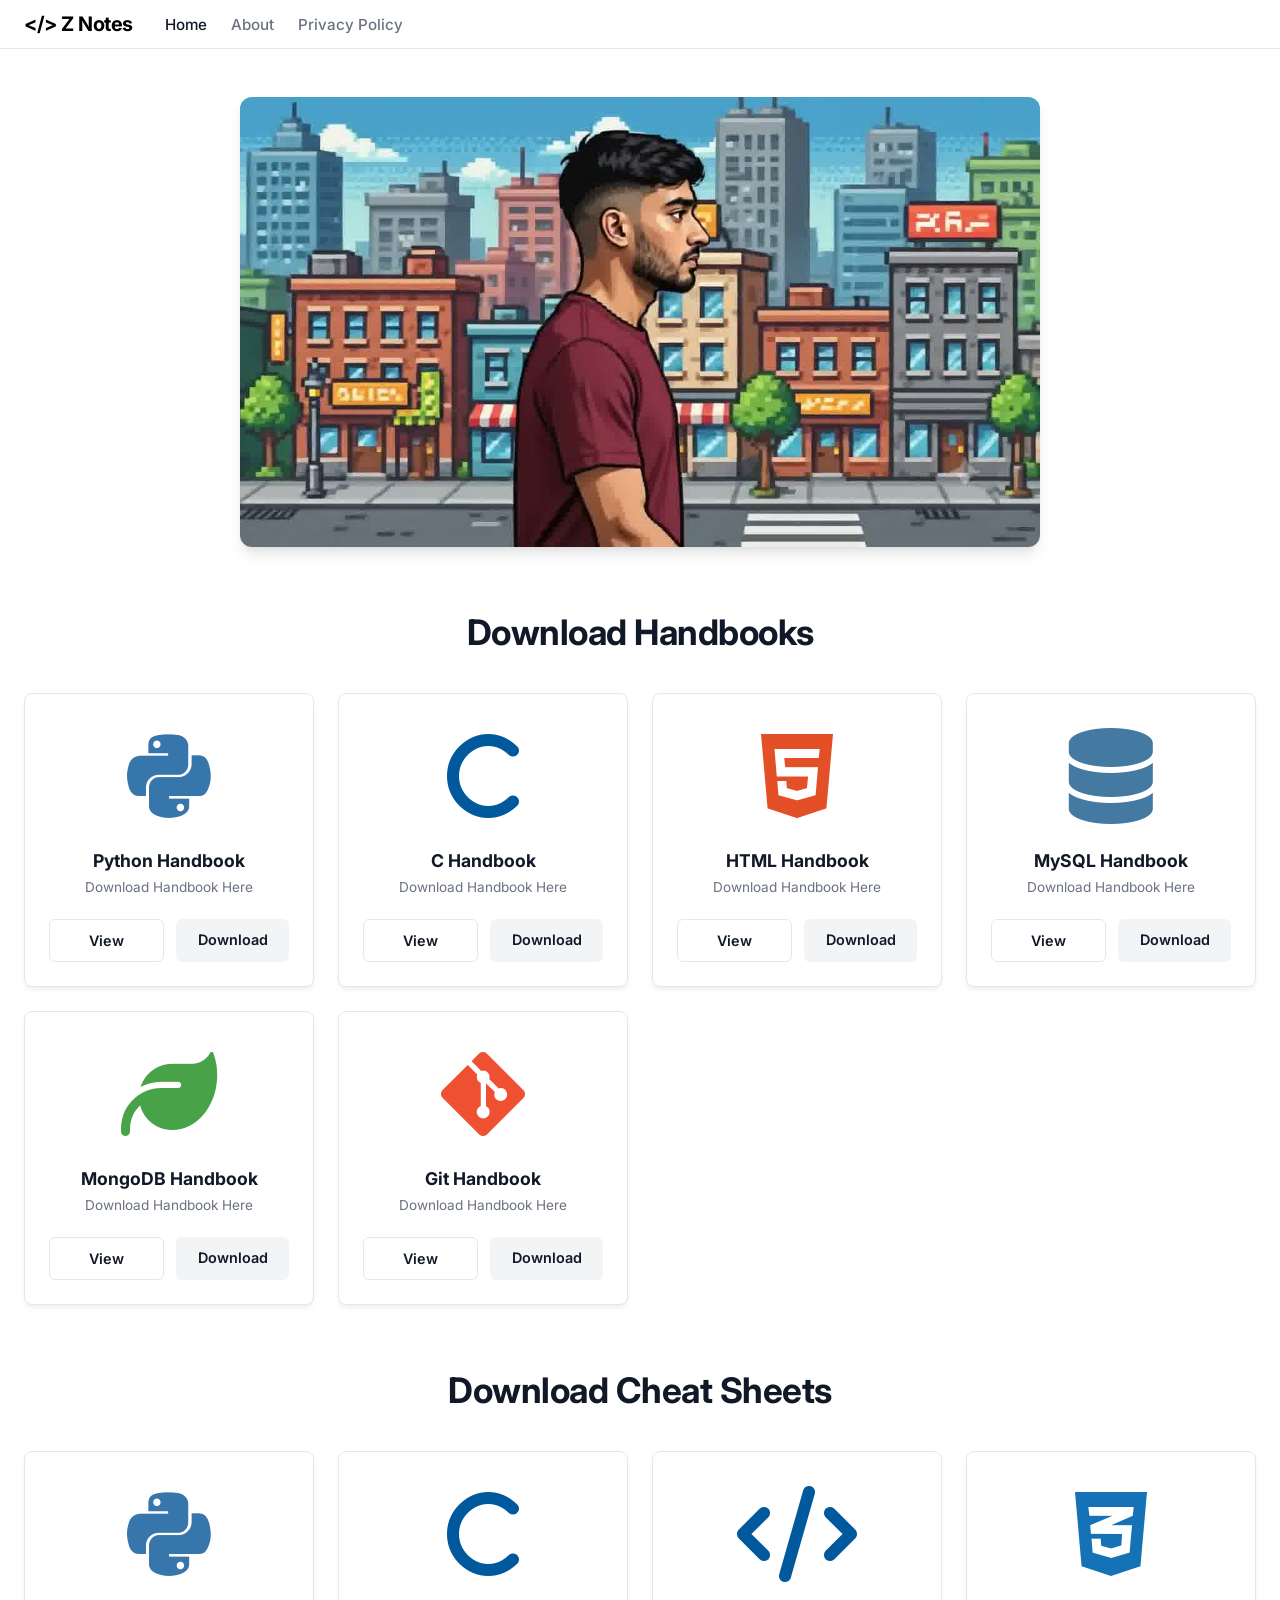
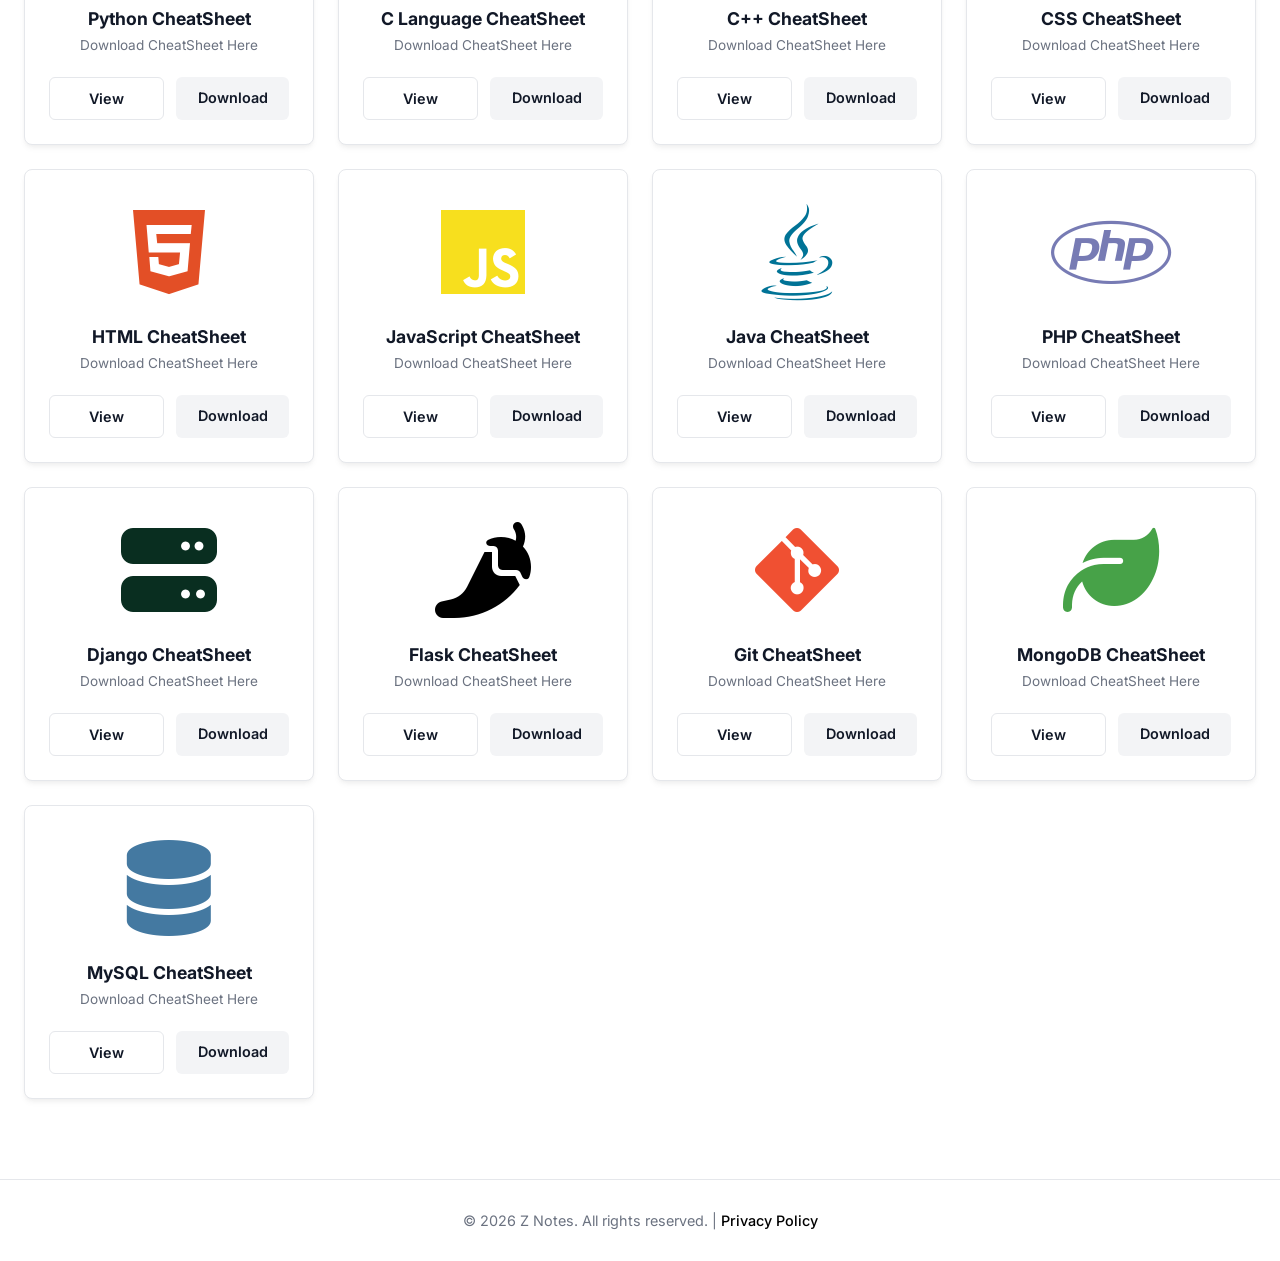
==== commit 5d9212b0: "Remove inline comments from index.html" ====
--- a/index.html
+++ b/index.html
@@ -5,14 +5,11 @@
     <meta name="viewport" content="width=device-width, initial-scale=1.0">
     <title>Z Notes - Handbooks & Cheat Sheets</title>
     <meta name="description" content="Download and view programming notes and PDFs.">
-    <!-- Using Inter font to match the clean look -->
     <link href="https://fonts.googleapis.com/css2?family=Inter:wght@400;500;600;700&display=swap" rel="stylesheet">
     <link rel="stylesheet" href="https://cdnjs.cloudflare.com/ajax/libs/font-awesome/6.4.0/css/all.min.css">
     <link rel="stylesheet" href="style.css">
 </head>
 <body>
-
-    <!-- Navbar matching the screenshot -->
     <nav class="navbar">
         <div class="nav-container">
             <div class="nav-left">
@@ -32,15 +29,12 @@
     </nav>
 
     <main class="container">
-        <!-- TOP ANIMATION SECTION -->
         <section class="animation-section">
             <canvas id="animCanvas" width="800" height="450"></canvas>
         </section>
 
-        <!-- HANDBOOKS SECTION -->
         <h2 class="section-title">Download Handbooks</h2>
         <section class="pdf-grid">
-            
             <div class="card">
                 <div class="card-icon" style="color: #3776ab;">
                     <i class="fa-brands fa-python"></i>
@@ -115,10 +109,8 @@
 
         </section>
 
-        <!-- CHEAT SHEETS SECTION -->
         <h2 class="section-title" style="margin-top: 4rem;">Download Cheat Sheets</h2>
         <section class="pdf-grid">
-
             <div class="card">
                 <div class="card-icon" style="color: #3776ab;">
                     <i class="fa-brands fa-python"></i>
